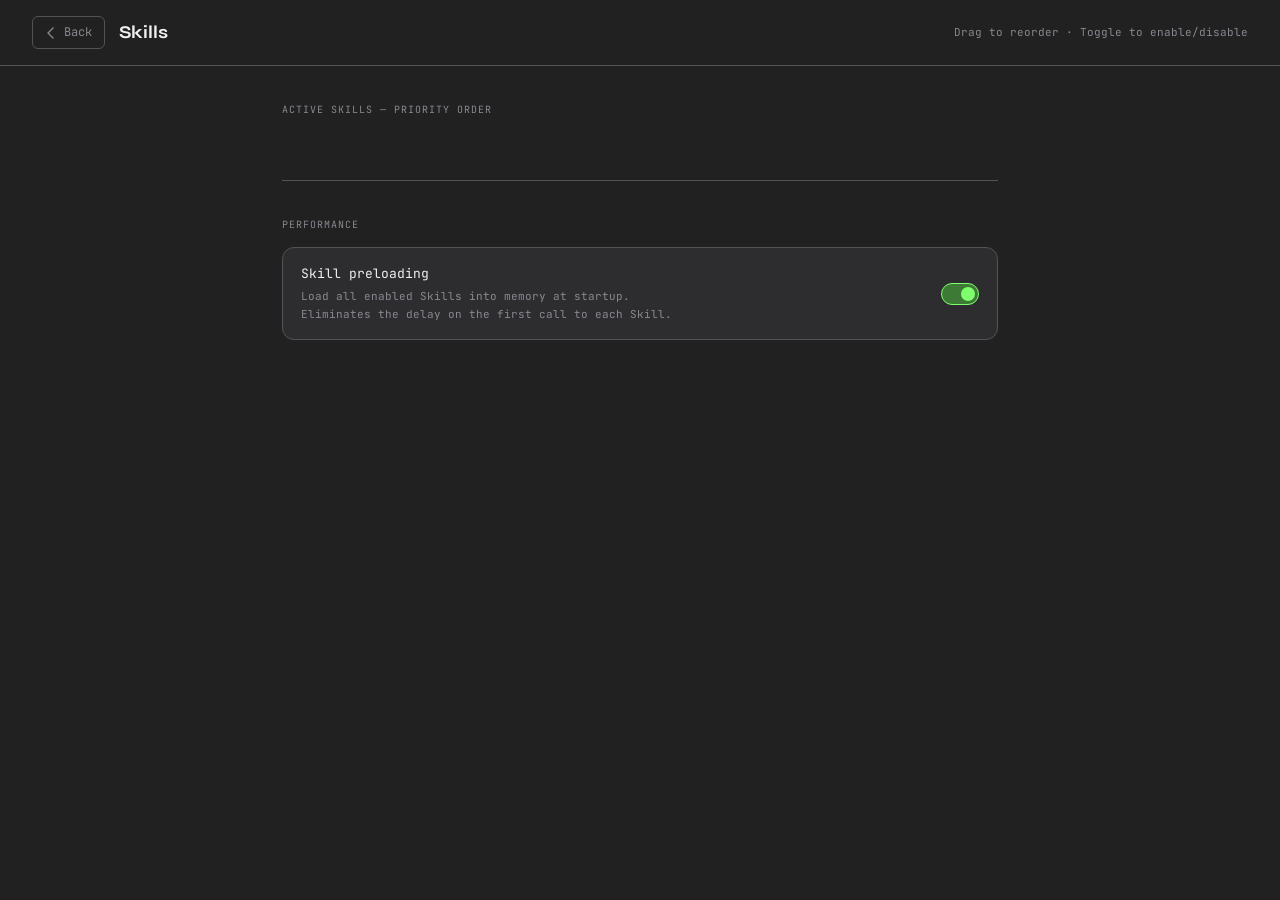
==== templates/skills.html @ 32b94f36 "webui update" ====
<!DOCTYPE html>
<html lang="en" data-theme="dark">
<head>
  <meta charset="UTF-8">
  <meta name="viewport" content="width=device-width, initial-scale=1.0">
  <title>Skills — Unai</title>
  <link rel="preconnect" href="https://fonts.googleapis.com">
  <link href="https://fonts.googleapis.com/css2?family=JetBrains+Mono:wght@300;400;500;600&family=Syne:wght@400;500;700;800&display=swap" rel="stylesheet">
  <link rel="stylesheet" href="/static/styles.css">
  <style>
    /* ── Skills page layout ── */
    body { overflow: auto; }

    #skills-page {
      min-height: 100vh;
      display: flex;
      flex-direction: column;
    }

    /* ── Top bar ── */
    .skills-topbar {
      display: flex;
      align-items: center;
      gap: 14px;
      padding: 16px 32px;
      border-bottom: 1px solid var(--border);
      background: var(--bg);
      position: sticky;
      top: 0;
      z-index: 10;
      flex-shrink: 0;
    }

    .btn-back {
      display: flex;
      align-items: center;
      gap: 7px;
      padding: 6px 12px;
      border-radius: var(--radius-sm);
      border: 1px solid var(--border);
      background: transparent;
      color: var(--muted);
      font-family: var(--mono);
      font-size: 12px;
      cursor: pointer;
      transition: var(--transition);
      text-decoration: none;
    }
    .btn-back:hover { color: var(--text); border-color: var(--border2); background: var(--surface); }

    .skills-topbar-title {
      font-family: var(--sans);
      font-size: 18px;
      font-weight: 700;
      color: var(--text);
    }

    .skills-topbar-hint {
      margin-left: auto;
      font-size: 11px;
      color: var(--muted);
    }

    /* ── Main content ── */
    .skills-content {
      flex: 1;
      max-width: 780px;
      width: 100%;
      margin: 0 auto;
      padding: 36px 32px 60px;
    }

    /* ── Section label ── */
    .section-label {
      font-size: 10px;
      text-transform: uppercase;
      letter-spacing: 0.1em;
      color: var(--muted);
      margin-bottom: 14px;
    }

    /* ── Skill list ── */
    #skill-list {
      display: flex;
      flex-direction: column;
      gap: 6px;
      margin-bottom: 48px;
    }

    .skill-row {
      display: flex;
      align-items: center;
      gap: 14px;
      padding: 14px 16px;
      background: var(--surface);
      border: 1px solid var(--border);
      border-radius: var(--radius);
      cursor: default;
      transition: border-color var(--transition), background var(--transition), opacity var(--transition);
      user-select: none;
    }

    .skill-row.dragging {
      opacity: 0.4;
    }

    .skill-row.drag-over {
      border-color: var(--accent);
      background: var(--surface2);
    }

    .skill-row.disabled-row {
      opacity: 0.45;
    }

    /* drag handle */
    .drag-handle {
      display: flex;
      flex-direction: column;
      gap: 3px;
      cursor: grab;
      padding: 2px 4px;
      border-radius: 4px;
      transition: var(--transition);
      flex-shrink: 0;
    }
    .drag-handle:active { cursor: grabbing; }
    .drag-handle:hover .drag-dot-row { opacity: 1; }

    .drag-dot-row {
      display: flex;
      gap: 3px;
      opacity: 0.3;
      transition: var(--transition);
    }
    .drag-dot {
      width: 3px;
      height: 3px;
      border-radius: 50%;
      background: var(--muted);
    }

    /* priority badge */
    .priority-badge {
      font-family: var(--mono);
      font-size: 10px;
      color: var(--muted);
      background: var(--surface2);
      border: 1px solid var(--border);
      border-radius: 4px;
      padding: 2px 7px;
      min-width: 28px;
      text-align: center;
      flex-shrink: 0;
    }

    /* skill info */
    .skill-info {
      flex: 1;
      min-width: 0;
    }

    .skill-name-row {
      display: flex;
      align-items: center;
      gap: 8px;
      margin-bottom: 3px;
    }

    .skill-display-name {
      font-family: var(--sans);
      font-size: 14px;
      font-weight: 600;
      color: var(--text);
    }

    .skill-id-tag {
      font-size: 10px;
      color: var(--muted);
      background: var(--surface2);
      border: 1px solid var(--border);
      border-radius: 3px;
      padding: 1px 6px;
      font-family: var(--mono);
    }

    .skill-ext-badge {
      font-size: 10px;
      color: var(--accent-dim);
      border: 1px solid var(--accent-dim);
      border-radius: 3px;
      padding: 1px 6px;
      font-family: var(--mono);
      opacity: 0.8;
    }

    .skill-meta-row {
      font-size: 11px;
      color: var(--muted);
      display: flex;
      gap: 10px;
      flex-wrap: wrap;
    }

    .skill-desc {
      font-size: 12px;
      color: var(--text2);
      white-space: nowrap;
      overflow: hidden;
      text-overflow: ellipsis;
    }

    /* toggle */
    .skill-toggle { flex-shrink: 0; }

    /* ── Divider between sections ── */
    .skills-divider {
      height: 1px;
      background: var(--border);
      margin: 36px 0;
    }

    /* ── Preload setting row ── */
    .preload-row {
      display: flex;
      align-items: center;
      justify-content: space-between;
      gap: 20px;
      padding: 16px 18px;
      background: var(--surface);
      border: 1px solid var(--border);
      border-radius: var(--radius);
    }
    .preload-info { flex: 1; min-width: 0; }
    .preload-name {
      font-size: 13px;
      color: var(--text);
      margin-bottom: 3px;
    }
    .preload-desc {
      font-size: 11px;
      color: var(--muted);
      line-height: 1.6;
    }

    /* ── Save indicator ── */
    #save-indicator {
      position: fixed;
      bottom: 28px;
      right: 32px;
      font-family: var(--mono);
      font-size: 11px;
      color: var(--accent);
      background: var(--surface);
      border: 1px solid var(--accent-dim);
      border-radius: 99px;
      padding: 5px 14px;
      opacity: 0;
      pointer-events: none;
      transition: opacity 0.25s;
      z-index: 20;
    }
    #save-indicator.show { opacity: 1; }
  </style>
</head>
<body>
<div id="skills-page">

  <!-- ── Top bar ── -->
  <div class="skills-topbar">
    <a href="/" class="btn-back">
      <svg width="12" height="12" viewBox="0 0 12 12" fill="none">
        <path d="M8 1L3 6l5 5" stroke="currentColor" stroke-width="1.4" stroke-linecap="round" stroke-linejoin="round"/>
      </svg>
      Back
    </a>
    <span class="skills-topbar-title">Skills</span>
    <span class="skills-topbar-hint">Drag to reorder · Toggle to enable/disable</span>
  </div>

  <!-- ── Content ── -->
  <div class="skills-content">

    <!-- Skills list -->
    <div class="section-label">Active Skills — priority order</div>
    <div id="skill-list">
      <!-- populated by JS -->
    </div>

    <div class="skills-divider"></div>

    <!-- Preload setting -->
    <div class="section-label">Performance</div>
    <div class="preload-row">
      <div class="preload-info">
        <div class="preload-name">Skill preloading</div>
        <div class="preload-desc">
          Load all enabled Skills into memory at startup.<br>
          Eliminates the delay on the first call to each Skill.
        </div>
      </div>
      <label class="toggle">
        <input type="checkbox" id="toggle-preload" checked>
        <span class="toggle-track"></span>
      </label>
    </div>

  </div>
</div>

<div id="save-indicator">Saved</div>

<script>
/* ── Theme (inherit from localStorage) ── */
const prefs = (() => { try { return JSON.parse(localStorage.getItem('unai_prefs')) || {}; } catch { return {}; } })();
document.documentElement.setAttribute('data-theme', prefs.theme || 'dark');

/* ── Save indicator ── */
const saveInd = document.getElementById('save-indicator');
let saveTimer;
function flashSaved() {
  saveInd.classList.add('show');
  clearTimeout(saveTimer);
  saveTimer = setTimeout(() => saveInd.classList.remove('show'), 1600);
}

/* ── Drag & Drop state ── */
let dragSrcId = null;
let skillOrder = [];   // current order of skill IDs

/* ── Render skill list ── */
function renderSkills(skills) {
  skillOrder = skills.map(s => s.id);
  const list = document.getElementById('skill-list');
  list.innerHTML = '';

  skills.forEach((skill, idx) => {
    const row = document.createElement('div');
    row.className = 'skill-row' + (skill.enabled ? '' : ' disabled-row');
    row.dataset.id = skill.id;
    row.draggable = true;

    const hasExternal = skill.request_urls && skill.request_urls.length > 0;

    row.innerHTML = `
      <div class="drag-handle" title="Drag to reorder">
        <div class="drag-dot-row"><div class="drag-dot"></div><div class="drag-dot"></div></div>
        <div class="drag-dot-row"><div class="drag-dot"></div><div class="drag-dot"></div></div>
        <div class="drag-dot-row"><div class="drag-dot"></div><div class="drag-dot"></div></div>
      </div>
      <span class="priority-badge">#${idx + 1}</span>
      <div class="skill-info">
        <div class="skill-name-row">
          <span class="skill-display-name">${escHtml(skill.name || skill.id)}</span>
          <span class="skill-id-tag">${escHtml(skill.id)}</span>
          ${hasExternal ? '<span class="skill-ext-badge">external</span>' : ''}
        </div>
        <div class="skill-desc">${escHtml(skill.description || '—')}</div>
        <div class="skill-meta-row">
          <span>by ${escHtml(skill.author || 'unknown')}</span>
          <span>v${escHtml(skill.version || '?')}</span>
        </div>
      </div>
      <label class="toggle skill-toggle">
        <input type="checkbox" class="skill-enable-toggle" data-id="${skill.id}" ${skill.enabled ? 'checked' : ''}>
        <span class="toggle-track"></span>
      </label>
    `;

    /* ── Enable/Disable toggle ── */
    row.querySelector('.skill-enable-toggle').addEventListener('change', async (e) => {
      e.stopPropagation();
      try {
        await fetch('/api/skills/toggle', {
          method: 'POST',
          headers: { 'Content-Type': 'application/json' },
          body: JSON.stringify({ id: skill.id }),
        });
        row.classList.toggle('disabled-row', !e.target.checked);
        flashSaved();
      } catch { e.target.checked = !e.target.checked; }
    });

    /* ── Drag events ── */
    row.addEventListener('dragstart', e => {
      dragSrcId = skill.id;
      row.classList.add('dragging');
      e.dataTransfer.effectAllowed = 'move';
    });
    row.addEventListener('dragend', () => {
      row.classList.remove('dragging');
      document.querySelectorAll('.skill-row').forEach(r => r.classList.remove('drag-over'));
    });
    row.addEventListener('dragover', e => {
      e.preventDefault();
      e.dataTransfer.dropEffect = 'move';
      if (dragSrcId !== skill.id) row.classList.add('drag-over');
    });
    row.addEventListener('dragleave', () => row.classList.remove('drag-over'));
    row.addEventListener('drop', async e => {
      e.preventDefault();
      row.classList.remove('drag-over');
      if (dragSrcId === skill.id) return;

      // Reorder in local array
      const fromIdx = skillOrder.indexOf(dragSrcId);
      const toIdx   = skillOrder.indexOf(skill.id);
      skillOrder.splice(fromIdx, 1);
      skillOrder.splice(toIdx, 0, dragSrcId);

      // Reload to re-render with updated badges
      await saveOrder();
      await loadSkills();
    });

    list.appendChild(row);
  });
}

async function saveOrder() {
  try {
    await fetch('/api/skills/reorder', {
      method: 'POST',
      headers: { 'Content-Type': 'application/json' },
      body: JSON.stringify({ order: skillOrder }),
    });
    flashSaved();
  } catch { /* silent */ }
}

/* ── Load skills from API ── */
async function loadSkills() {
  try {
    const res    = await fetch('/api/skills');
    const skills = await res.json();
    renderSkills(skills);
  } catch { /* silent */ }
}

/* ── Preload toggle ── */
const preloadToggle = document.getElementById('toggle-preload');

async function loadPreloadSetting() {
  try {
    const res  = await fetch('/api/settings');
    const data = await res.json();
    preloadToggle.checked = data.preload_skills !== false;
  } catch { preloadToggle.checked = true; }
}

preloadToggle.addEventListener('change', async () => {
  try {
    await fetch('/api/settings', {
      method: 'POST',
      headers: { 'Content-Type': 'application/json' },
      body: JSON.stringify({ preload_skills: preloadToggle.checked }),
    });
    flashSaved();
  } catch { preloadToggle.checked = !preloadToggle.checked; }
});

/* ── Utility ── */
function escHtml(s) {
  return String(s).replace(/&/g,'&amp;').replace(/</g,'&lt;').replace(/>/g,'&gt;').replace(/"/g,'&quot;');
}

/* ── Init ── */
loadSkills();
loadPreloadSetting();
</script>
</body>
</html>
---- static/styles.css ----
﻿/* ═══════════════════════════════════════════════
   TOKENS
═══════════════════════════════════════════════ */
:root {
  --accent: #7fff6e;
  --accent-dim: #3d7a35;
  --danger: #ff5e5e;
  --mono: 'JetBrains Mono', monospace;
  --sans: 'Syne', sans-serif;
  --radius: 12px;
  --radius-sm: 6px;
  --sidebar-w: 240px;
  --transition: 0.18s cubic-bezier(0.4, 0, 0.2, 1);
}

/* dark */
[data-theme="dark"] {
  --bg: #212121;
  --surface: #2d2d30;
  --surface2: #3a3a3d;
  --surface3: #46464a;
  --border: #525257;
  --border2: #5e5e63;
  --text: #f0f0f0;
  --text2: #c0c0c8;
  --muted: #888890;
  --overlay: rgba(0, 0, 0, 0.72);
}

/* light */
[data-theme="light"] {
  --bg: #f4f4f6;
  --surface: #ffffff;
  --surface2: #f0f0f3;
  --surface3: #e8e8ed;
  --border: #dcdce4;
  --border2: #c8c8d4;
  --text: #18181d;
  --text2: #555568;
  --muted: #9090a4;
  --overlay: rgba(0, 0, 0, 0.36);
}

*,
*::before,
*::after {
  box-sizing: border-box;
  margin: 0;
  padding: 0;
}

html,
body {
  height: 100%;
  background: var(--bg);
  color: var(--text);
  font-family: var(--mono);
  font-size: 14px;
  line-height: 1.6;
  overflow: hidden;
  transition: background var(--transition), color var(--transition);
}

/* ═══════════════════════════════════════════════
   LAYOUT
═══════════════════════════════════════════════ */
#layout {
  display: flex;
  height: 100vh;
  overflow: hidden;
}

/* ═══════════════════════════════════════════════
   SIDEBAR
═══════════════════════════════════════════════ */
#sidebar {
  width: var(--sidebar-w);
  flex-shrink: 0;
  background: var(--surface);
  border-right: 1px solid var(--border);
  display: flex;
  flex-direction: column;
  overflow: hidden;
  transition: width var(--transition), opacity var(--transition);
}

#sidebar.collapsed {
  width: 0;
  opacity: 0;
  pointer-events: none;
}

.sidebar-header {
  padding: 18px 16px 12px;
  border-bottom: 1px solid var(--border);
  flex-shrink: 0;
}

.sidebar-logo {
  display: flex;
  align-items: baseline;
  gap: 8px;
  margin-bottom: 12px;
}

.sidebar-logo-name {
  font-family: var(--sans);
  font-size: 18px;
  font-weight: 800;
  letter-spacing: -0.5px;
  color: var(--text);
}

.sidebar-logo-tag {
  font-size: 9px;
  color: var(--muted);
  letter-spacing: 0.08em;
  text-transform: uppercase;
  border: 1px solid var(--border2);
  padding: 1px 6px;
  border-radius: 99px;
}

.btn-new-chat {
  width: 100%;
  display: flex;
  align-items: center;
  gap: 8px;
  padding: 8px 12px;
  border-radius: var(--radius-sm);
  border: 1px solid var(--border2);
  background: transparent;
  color: var(--text2);
  cursor: pointer;
  font-family: var(--mono);
  font-size: 12px;
  transition: var(--transition);
}

.btn-new-chat:hover {
  background: var(--surface2);
  color: var(--text);
  border-color: var(--accent-dim);
}

.btn-new-chat svg {
  flex-shrink: 0;
}

/* session list */
.session-list-wrap {
  flex: 1;
  overflow-y: auto;
  padding: 8px;
}

.session-list-wrap::-webkit-scrollbar {
  width: 3px;
}

.session-list-wrap::-webkit-scrollbar-thumb {
  background: var(--border2);
  border-radius: 99px;
}

.session-group-label {
  font-size: 10px;
  text-transform: uppercase;
  letter-spacing: 0.08em;
  color: var(--muted);
  padding: 8px 8px 4px;
}

.session-item {
  display: flex;
  align-items: center;
  gap: 6px;
  padding: 7px 10px;
  border-radius: var(--radius-sm);
  cursor: pointer;
  border: 1px solid transparent;
  transition: var(--transition);
  position: relative;
  overflow: hidden;
}

.session-item:hover {
  background: var(--surface2);
  border-color: var(--border);
}

.session-item.active {
  background: var(--surface2);
  border-color: var(--border2);
}

.session-item.active::before {
  content: '';
  position: absolute;
  left: 0;
  top: 20%;
  bottom: 20%;
  width: 2px;
  background: var(--accent);
  border-radius: 99px;
}

.session-title {
  flex: 1;
  font-size: 12px;
  color: var(--text2);
  white-space: nowrap;
  overflow: hidden;
  text-overflow: ellipsis;
  min-width: 0;
}

.session-item.active .session-title {
  color: var(--text);
}

.session-delete {
  flex-shrink: 0;
  color: var(--muted);
  background: none;
  border: none;
  cursor: pointer;
  padding: 2px;
  border-radius: 3px;
  display: flex;
  transition: var(--transition);
  line-height: 1;
}

.session-delete:hover {
  color: var(--danger);
}

/* sidebar footer */
.sidebar-footer {
  padding: 12px 8px;
  border-top: 1px solid var(--border);
  flex-shrink: 0;
}

.btn-settings {
  width: 100%;
  display: flex;
  align-items: center;
  gap: 8px;
  padding: 8px 12px;
  border-radius: var(--radius-sm);
  border: 1px solid transparent;
  background: transparent;
  color: var(--muted);
  cursor: pointer;
  font-family: var(--mono);
  font-size: 12px;
  transition: var(--transition);
}

.btn-settings:hover {
  background: var(--surface2);
  color: var(--text);
  border-color: var(--border);
}

/* ═══════════════════════════════════════════════
   MAIN AREA
═══════════════════════════════════════════════ */
#main {
  flex: 1;
  display: flex;
  flex-direction: column;
  overflow: hidden;
  min-width: 0;
  position: relative;
  /* anchor for #empty-state absolute positioning */
}

/* ─── Header ─── */
header {
  display: flex;
  align-items: center;
  justify-content: space-between;
  padding: 14px 20px;
  border-bottom: 1px solid var(--border);
  flex-shrink: 0;
  background: var(--bg);
}

.header-left {
  display: flex;
  align-items: center;
  gap: 10px;
}

.btn-toggle-sidebar {
  display: flex;
  align-items: center;
  justify-content: center;
  width: 30px;
  height: 30px;
  border-radius: var(--radius-sm);
  border: 1px solid var(--border);
  background: transparent;
  color: var(--muted);
  cursor: pointer;
  transition: var(--transition);
  flex-shrink: 0;
}

.btn-toggle-sidebar:hover {
  color: var(--text);
  border-color: var(--border2);
  background: var(--surface);
}

.header-title {
  font-family: var(--sans);
  font-size: 14px;
  font-weight: 600;
  color: var(--text2);
  white-space: nowrap;
  overflow: hidden;
  text-overflow: ellipsis;
  max-width: 300px;
}

/* active-skill-pill removed */

/* ─── Manage Skills button (settings panel) ─── */
.btn-manage-skills {
  display: flex;
  align-items: center;
  gap: 8px;
  width: 100%;
  padding: 9px 13px;
  border-radius: var(--radius-sm);
  border: 1px solid var(--border2);
  background: transparent;
  color: var(--text2);
  font-family: var(--mono);
  font-size: 12px;
  cursor: pointer;
  transition: var(--transition);
  text-decoration: none;
}
.btn-manage-skills:hover {
  background: var(--surface2);
  color: var(--text);
  border-color: var(--accent-dim);
}
.btn-manage-skills-arrow {
  margin-left: auto;
  flex-shrink: 0;
  opacity: 0.5;
}
.btn-manage-skills:hover .btn-manage-skills-arrow {
  opacity: 1;
}

/* ─── Chat ─── */
#chat {
  flex: 1;
  overflow-y: auto;
  padding: 24px 20px 8px;
  scroll-behavior: smooth;
  display: none;
  /* hidden until first message */
  flex-direction: column;
  gap: 6px;
  max-width: 820px;
  width: 100%;
  align-self: center;
}

#chat.active {
  display: flex;
}

#chat::-webkit-scrollbar {
  width: 4px;
}

#chat::-webkit-scrollbar-thumb {
  background: var(--border2);
  border-radius: 99px;
}

/* ─── Empty / landing state ─── */
#empty-state {
  position: absolute;
  inset: 0;
  display: flex;
  flex-direction: column;
  align-items: center;
  justify-content: center;
  gap: 32px;
  padding: 24px;
  pointer-events: none;
  /* children re-enable as needed */
  animation: fadeIn 0.4s ease;
  z-index: 1;
}

#empty-state.hidden {
  display: none;
}

.empty-logo {
  display: flex;
  flex-direction: column;
  align-items: center;
  gap: 10px;
  user-select: none;
}

.empty-glyph {
  font-family: var(--sans);
  font-size: 64px;
  font-weight: 800;
  color: var(--surface2);
  line-height: 1;
  letter-spacing: -4px;
}

[data-theme="light"] .empty-glyph {
  color: var(--surface3);
}

.empty-tagline {
  font-size: 11px;
  letter-spacing: 0.12em;
  text-transform: uppercase;
  color: var(--muted);
  font-family: var(--mono);
}

.empty-input-wrap {
  width: 100%;
  max-width: 600px;
  pointer-events: all;
}

/* messages */
.msg {
  display: flex;
  flex-direction: column;
  max-width: 86%;
  animation: slideUp 0.2s ease;
}

.msg.user {
  align-self: flex-end;
  align-items: flex-end;
}

.msg.bot {
  align-self: flex-start;
  align-items: flex-start;
}

.bubble {
  padding: 10px 14px;
  border-radius: var(--radius);
  white-space: pre-wrap;
  word-break: break-word;
  line-height: 1.7;
  font-size: 13.5px;
}

.msg.user .bubble {
  background: var(--surface2);
  border: 1px solid var(--border);
  border-bottom-right-radius: 3px;
}

.msg.bot .bubble {
  background: transparent;
  border: none;
  padding-left: 0;
  padding-right: 0;
  max-width: 100%;
}

/* meta */
.meta {
  display: flex;
  align-items: center;
  gap: 7px;
  margin-top: 4px;
  font-size: 10.5px;
  color: var(--muted);
  padding: 0 2px;
}

.meta .skill-badge {
  color: var(--accent-dim);
  font-weight: 500;
}

.meta .sep {
  width: 1px;
  height: 9px;
  background: var(--border2);
}

/* typing */
.typing-indicator {
  display: flex;
  align-items: center;
  gap: 4px;
  padding: 12px 0;
  background: transparent;
  border: none;
  width: fit-content;
}

.typing-indicator span {
  width: 5px;
  height: 5px;
  background: var(--muted);
  border-radius: 50%;
  animation: bounce 1.2s infinite;
}

.typing-indicator span:nth-child(2) {
  animation-delay: 0.15s;
}

.typing-indicator span:nth-child(3) {
  animation-delay: 0.3s;
}

/* ─── Input area (bottom bar, chat mode) ─── */
#input-area {
  flex-shrink: 0;
  padding: 14px 20px 18px;
  background: var(--bg);
  border-top: 1px solid var(--border);
  max-width: 820px;
  width: 100%;
  align-self: center;
  display: none;
  /* hidden until first message */
}

#input-area.active {
  display: block;
}

.input-shell {
  display: flex;
  align-items: flex-end;
  gap: 10px;
  background: var(--surface);
  border: 1px solid var(--border);
  border-radius: var(--radius);
  padding: 10px 12px;
  transition: border-color var(--transition);
}

.input-shell:focus-within {
  border-color: var(--border2);
}

.prompt-prefix {
  color: var(--accent);
  font-size: 13px;
  flex-shrink: 0;
  line-height: 1.6;
  padding-bottom: 1px;
  user-select: none;
}

#message-input,
#message-input-chat {
  flex: 1;
  background: transparent;
  border: none;
  outline: none;
  color: var(--text);
  font-family: var(--mono);
  font-size: 13.5px;
  line-height: 1.6;
  resize: none;
  max-height: 120px;
  min-height: 22px;
  overflow-y: auto;
}

#message-input::placeholder,
#message-input-chat::placeholder {
  color: var(--muted);
}

#message-input::-webkit-scrollbar,
#message-input-chat::-webkit-scrollbar {
  width: 3px;
}

#message-input::-webkit-scrollbar-thumb,
#message-input-chat::-webkit-scrollbar-thumb {
  background: var(--border2);
  border-radius: 99px;
}

#send-btn,
#send-btn-chat {
  display: flex;
  align-items: center;
  justify-content: center;
  width: 30px;
  height: 30px;
  border-radius: var(--radius-sm);
  border: 1px solid var(--border2);
  background: var(--surface2);
  color: var(--muted);
  cursor: pointer;
  transition: var(--transition);
  flex-shrink: 0;
}

#send-btn:hover,
#send-btn.active,
#send-btn-chat:hover,
#send-btn-chat.active {
  background: var(--accent);
  border-color: var(--accent);
  color: #0a0a0b;
}

.input-hint {
  font-size: 10.5px;
  color: var(--muted);
  margin-top: 7px;
  padding: 0 2px;
  display: flex;
  gap: 12px;
}

.input-hint kbd {
  font-family: var(--mono);
  font-size: 10px;
  background: var(--surface2);
  border: 1px solid var(--border2);
  border-radius: 3px;
  padding: 1px 5px;
  color: var(--muted);
}

/* ═══════════════════════════════════════════════
   SETTINGS PANEL (slide-over)
═══════════════════════════════════════════════ */
#settings-overlay {
  display: none;
  position: fixed;
  inset: 0;
  background: var(--overlay);
  backdrop-filter: blur(3px);
  z-index: 300;
  align-items: flex-start;
  justify-content: flex-end;
}

#settings-overlay.open {
  display: flex;
}

#settings-panel {
  width: 320px;
  height: 100%;
  background: var(--surface);
  border-left: 1px solid var(--border2);
  display: flex;
  flex-direction: column;
  animation: slideInRight 0.22s ease;
  overflow-y: auto;
}

.settings-header {
  display: flex;
  align-items: center;
  justify-content: space-between;
  padding: 20px 20px 16px;
  border-bottom: 1px solid var(--border);
  flex-shrink: 0;
}

.settings-title {
  font-family: var(--sans);
  font-size: 15px;
  font-weight: 700;
  color: var(--text);
}

.settings-body {
  padding: 20px;
  display: flex;
  flex-direction: column;
  gap: 28px;
}

.settings-section-label {
  font-size: 10px;
  text-transform: uppercase;
  letter-spacing: 0.1em;
  color: var(--muted);
  margin-bottom: 12px;
}

.setting-row {
  display: flex;
  align-items: center;
  justify-content: space-between;
  gap: 16px;
}

.setting-info {
  flex: 1;
  min-width: 0;
}

.setting-name {
  font-size: 13px;
  color: var(--text);
  margin-bottom: 2px;
}

.setting-desc {
  font-size: 11px;
  color: var(--muted);
  line-height: 1.5;
}

/* toggle switch */
.toggle {
  flex-shrink: 0;
  position: relative;
  width: 38px;
  height: 22px;
}

.toggle input {
  opacity: 0;
  width: 0;
  height: 0;
  position: absolute;
}

.toggle-track {
  position: absolute;
  inset: 0;
  background: var(--surface3);
  border: 1px solid var(--border2);
  border-radius: 99px;
  cursor: pointer;
  transition: var(--transition);
}

.toggle input:checked+.toggle-track {
  background: var(--accent-dim);
  border-color: var(--accent);
}

.toggle-track::after {
  content: '';
  position: absolute;
  left: 3px;
  top: 50%;
  transform: translateY(-50%);
  width: 14px;
  height: 14px;
  background: var(--muted);
  border-radius: 50%;
  transition: var(--transition);
}

.toggle input:checked+.toggle-track::after {
  left: calc(100% - 17px);
  background: var(--accent);
}

/* theme picker */
.theme-picker {
  display: flex;
  gap: 8px;
}

.theme-option {
  flex: 1;
  display: flex;
  flex-direction: column;
  align-items: center;
  gap: 6px;
  padding: 10px 8px;
  border-radius: var(--radius-sm);
  border: 1px solid var(--border);
  cursor: pointer;
  transition: var(--transition);
  background: transparent;
  color: var(--muted);
  font-family: var(--mono);
  font-size: 11px;
}

.theme-option:hover {
  border-color: var(--border2);
  color: var(--text);
}

.theme-option.selected {
  border-color: var(--accent);
  color: var(--accent);
  background: rgba(127, 255, 110, 0.05);
}

.theme-swatch {
  width: 36px;
  height: 26px;
  border-radius: 5px;
  border: 1px solid rgba(255, 255, 255, 0.08);
}

.swatch-dark {
  background: linear-gradient(135deg, #212121 50%, #3a3a3d 50%);
}

.swatch-light {
  background: linear-gradient(135deg, #f4f4f6 50%, #ffffff 50%);
  border-color: rgba(0, 0, 0, 0.1);
}

/* ═══════════════════════════════════════════════
   CONFIRM DIALOG
═══════════════════════════════════════════════ */
#confirm-overlay {
  display: none;
  position: fixed;
  inset: 0;
  background: var(--overlay);
  backdrop-filter: blur(4px);
  z-index: 400;
  align-items: center;
  justify-content: center;
}

#confirm-overlay.open {
  display: flex;
}

.confirm-box {
  background: var(--surface);
  border: 1px solid var(--border2);
  border-radius: var(--radius);
  padding: 26px 28px;
  max-width: 320px;
  width: 90%;
  animation: scaleIn 0.16s ease;
}

.confirm-title {
  font-family: var(--sans);
  font-size: 15px;
  font-weight: 700;
  color: var(--text);
  margin-bottom: 6px;
}

.confirm-body {
  font-size: 12px;
  color: var(--muted);
  margin-bottom: 22px;
  line-height: 1.6;
}

.confirm-actions {
  display: flex;
  gap: 8px;
  justify-content: flex-end;
}

.btn-cancel {
  font-family: var(--mono);
  font-size: 12px;
  padding: 7px 14px;
  border-radius: var(--radius-sm);
  border: 1px solid var(--border2);
  background: transparent;
  color: var(--muted);
  cursor: pointer;
  transition: var(--transition);
}

.btn-cancel:hover {
  color: var(--text);
  border-color: var(--text);
}

.btn-confirm-del {
  font-family: var(--mono);
  font-size: 12px;
  padding: 7px 14px;
  border-radius: var(--radius-sm);
  border: 1px solid var(--danger);
  background: rgba(255, 94, 94, 0.07);
  color: var(--danger);
  cursor: pointer;
  transition: var(--transition);
}

.btn-confirm-del:hover {
  background: rgba(255, 94, 94, 0.18);
}

/* ═══════════════════════════════════════════════
   TOAST
═══════════════════════════════════════════════ */
#toast {
  position: fixed;
  bottom: 84px;
  left: 50%;
  transform: translateX(-50%) translateY(10px);
  background: var(--surface2);
  border: 1px solid var(--border2);
  color: var(--muted);
  font-size: 12px;
  padding: 7px 15px;
  border-radius: 99px;
  font-family: var(--mono);
  pointer-events: none;
  opacity: 0;
  transition: opacity 0.2s, transform 0.2s;
  white-space: nowrap;
  z-index: 500;
}

#toast.show {
  opacity: 1;
  transform: translateX(-50%) translateY(0);
}

/* ═══════════════════════════════════════════════
   KEYFRAMES
═══════════════════════════════════════════════ */
@keyframes slideUp {
  from {
    opacity: 0;
    transform: translateY(10px);
  }

  to {
    opacity: 1;
    transform: translateY(0);
  }
}

@keyframes fadeIn {
  from {
    opacity: 0;
  }

  to {
    opacity: 1;
  }
}

@keyframes scaleIn {
  from {
    opacity: 0;
    transform: scale(0.95);
  }

  to {
    opacity: 1;
    transform: scale(1);
  }
}

@keyframes slideInRight {
  from {
    opacity: 0;
    transform: translateX(20px);
  }

  to {
    opacity: 1;
    transform: translateX(0);
  }
}

@keyframes bounce {

  0%,
  80%,
  100% {
    transform: translateY(0);
  }

  40% {
    transform: translateY(-5px);
  }
}

/* btn-icon shared */
.btn-icon {
  display: flex;
  align-items: center;
  justify-content: center;
  width: 30px;
  height: 30px;
  border-radius: var(--radius-sm);
  border: 1px solid var(--border);
  background: transparent;
  color: var(--muted);
  cursor: pointer;
  transition: var(--transition);
  flex-shrink: 0;
}

.btn-icon:hover {
  color: var(--text);
  border-color: var(--border2);
  background: var(--surface);
}

/* ─── Streaming cursor ─── */
.streaming-cursor::after {
  content: '▋';
  color: var(--accent);
  animation: blink 0.7s step-end infinite;
}

/* ═══════════════════════════════════════════════
   TURN / BRANCH CONTROLS
═══════════════════════════════════════════════ */

/* Action bar: appears below each message pair on hover */
.turn-actions {
  display: flex;
  align-items: center;
  gap: 2px;
  margin-top: 6px;
  opacity: 0;
  transition: opacity var(--transition);
  height: 22px;
}

.turn-actions.visible {
  opacity: 1;
}

/* User action bar sits under the right-aligned user bubble */
.turn-actions.user-actions {
  justify-content: flex-end;
  padding-right: 2px;
}

/* Individual action button */
.action-btn {
  display: flex;
  align-items: center;
  gap: 4px;
  padding: 3px 7px;
  border-radius: var(--radius-sm);
  border: none;
  background: transparent;
  color: var(--muted);
  font-family: var(--mono);
  font-size: 10.5px;
  cursor: pointer;
  transition: var(--transition);
  line-height: 1;
}

.action-btn:hover {
  background: var(--surface2);
  color: var(--text2);
}

.action-btn svg {
  flex-shrink: 0;
}

/* Branch navigator  < 1/2 > */
.branch-nav {
  display: flex;
  align-items: center;
  gap: 2px;
  margin-left: 4px;
}

.branch-nav-btn {
  display: flex;
  align-items: center;
  justify-content: center;
  width: 18px;
  height: 18px;
  border-radius: 3px;
  border: none;
  background: transparent;
  color: var(--muted);
  cursor: pointer;
  transition: var(--transition);
  padding: 0;
}

.branch-nav-btn:hover {
  color: var(--text);
  background: var(--surface2);
}

.branch-nav-btn:disabled {
  opacity: 0.25;
  cursor: default;
}

.branch-label {
  font-family: var(--mono);
  font-size: 10px;
  color: var(--muted);
  padding: 0 2px;
  min-width: 28px;
  text-align: center;
}

/* Inline edit mode */
.user-edit-area {
  width: 100%;
  max-width: 520px;
  background: var(--surface2);
  border: 1px solid var(--border2);
  border-radius: var(--radius);
  border-bottom-right-radius: 3px;
  padding: 9px 13px;
  color: var(--text);
  font-family: var(--mono);
  font-size: 13.5px;
  line-height: 1.6;
  resize: none;
  outline: none;
  min-height: 40px;
  max-height: 200px;
  overflow-y: auto;
}

.edit-confirm-row {
  display: flex;
  gap: 6px;
  margin-top: 6px;
  justify-content: flex-end;
}

.btn-edit-cancel,
.btn-edit-send {
  font-family: var(--mono);
  font-size: 11px;
  padding: 5px 12px;
  border-radius: var(--radius-sm);
  cursor: pointer;
  transition: var(--transition);
}

.btn-edit-cancel {
  border: 1px solid var(--border2);
  background: transparent;
  color: var(--muted);
}

.btn-edit-cancel:hover {
  color: var(--text);
  border-color: var(--text);
}

.btn-edit-send {
  border: 1px solid var(--accent-dim);
  background: rgba(127, 255, 110, 0.07);
  color: var(--accent);
}

.btn-edit-send:hover {
  background: rgba(127, 255, 110, 0.16);
}

/* ─── Header title rename ─── */
.header-title {
  cursor: default;
}

.header-title.hidden {
  display: none;
}

.header-title-input {
  display: none;
  font-family: var(--sans);
  font-size: 14px;
  font-weight: 600;
  color: var(--text);
  background: var(--surface2);
  border: 1px solid var(--border2);
  border-radius: var(--radius-sm);
  padding: 2px 8px;
  outline: none;
  max-width: 300px;
  width: 220px;
}

.header-title-input.active {
  display: block;
}

/* ─── Session item actions (rename + delete) ─── */
.session-actions {
  display: flex;
  align-items: center;
  gap: 2px;
  opacity: 0;
  transition: var(--transition);
  flex-shrink: 0;
}

.session-item:hover .session-actions {
  opacity: 1;
}

.session-rename {
  flex-shrink: 0;
  color: var(--muted);
  background: none;
  border: none;
  cursor: pointer;
  padding: 2px;
  border-radius: 3px;
  display: flex;
  transition: var(--transition);
  line-height: 1;
}

.session-rename:hover {
  color: var(--text2);
}

.session-rename-input {
  flex: 1;
  font-family: var(--mono);
  font-size: 12px;
  color: var(--text);
  background: var(--surface3);
  border: 1px solid var(--border2);
  border-radius: 3px;
  padding: 1px 5px;
  outline: none;
  min-width: 0;
}

/* ─── Skill progress indicator ─── */
.skill-progress-wrap {
  align-self: flex-start;
}

.skill-progress {
  font-family: var(--mono);
  font-size: 11.5px;
  color: var(--muted);
  opacity: 0.55;
  padding: 6px 0 2px;
  letter-spacing: 0.01em;
  animation: progressPulse 1.6s ease-in-out infinite;
}

@keyframes progressPulse {
  0%, 100% { opacity: 0.35; }
  50%       { opacity: 0.7;  }
}

@keyframes blink {

  0%,
  100% {
    opacity: 1;
  }

  50% {
    opacity: 0;
  }
}
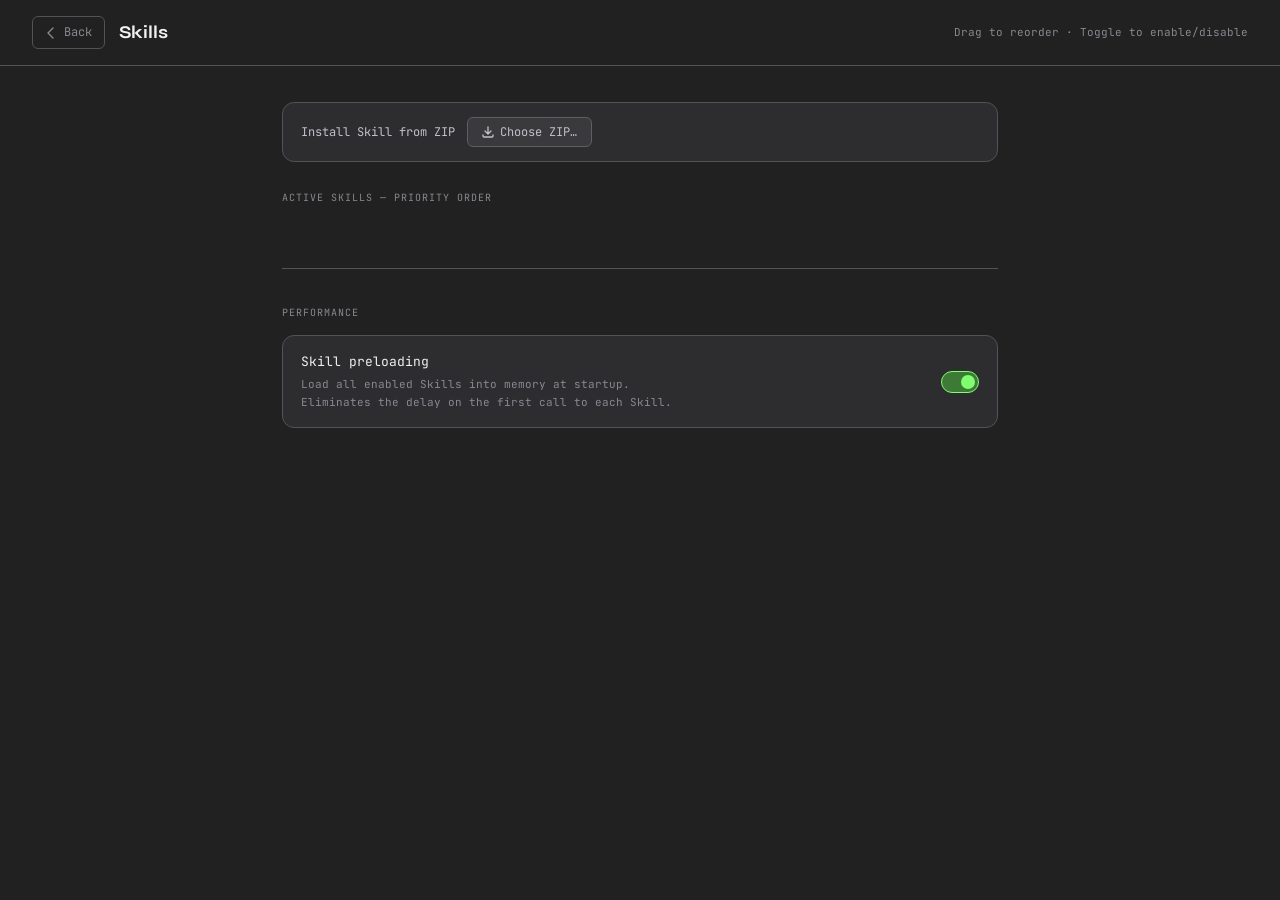
==== commit 2980ffd8: "wanna install, delete, export skills?" ====
--- a/templates/skills.html
+++ b/templates/skills.html
@@ -1,9 +1,10 @@
-<!DOCTYPE html>
+﻿<!DOCTYPE html>
 <html lang="en" data-theme="dark">
 <head>
   <meta charset="UTF-8">
   <meta name="viewport" content="width=device-width, initial-scale=1.0">
   <title>Skills — Unai</title>
+  <link rel="icon" type="image/svg+xml" href="/static/favicon.svg">
   <link rel="preconnect" href="https://fonts.googleapis.com">
   <link href="https://fonts.googleapis.com/css2?family=JetBrains+Mono:wght@300;400;500;600&family=Syne:wght@400;500;700;800&display=swap" rel="stylesheet">
   <link rel="stylesheet" href="/static/styles.css">
@@ -243,6 +244,80 @@
       line-height: 1.6;
     }
 
+    /* ── Skill action buttons ── */
+    .skill-actions {
+      display: flex;
+      align-items: center;
+      gap: 6px;
+      flex-shrink: 0;
+    }
+
+    .btn-skill-action {
+      display: flex;
+      align-items: center;
+      gap: 5px;
+      padding: 5px 10px;
+      border-radius: var(--radius-sm);
+      border: 1px solid var(--border);
+      background: transparent;
+      color: var(--muted);
+      font-family: var(--mono);
+      font-size: 11px;
+      cursor: pointer;
+      transition: var(--transition);
+      text-decoration: none;
+      white-space: nowrap;
+    }
+    .btn-skill-action:hover { color: var(--text); border-color: var(--border2); background: var(--surface2); }
+    .btn-skill-action.danger:hover { color: var(--danger); border-color: var(--danger); background: rgba(255,94,94,0.06); }
+
+    /* ── Import area ── */
+    .import-area {
+      display: flex;
+      align-items: center;
+      gap: 12px;
+      padding: 14px 18px;
+      background: var(--surface);
+      border: 1px solid var(--border);
+      border-radius: var(--radius);
+      margin-bottom: 28px;
+      flex-wrap: wrap;
+    }
+
+    .import-label {
+      font-size: 12px;
+      color: var(--text2);
+      flex-shrink: 0;
+    }
+
+    .btn-import {
+      display: flex;
+      align-items: center;
+      gap: 6px;
+      padding: 6px 14px;
+      border-radius: var(--radius-sm);
+      border: 1px solid var(--border2);
+      background: var(--surface2);
+      color: var(--text2);
+      font-family: var(--mono);
+      font-size: 12px;
+      cursor: pointer;
+      transition: var(--transition);
+    }
+    .btn-import:hover { border-color: var(--accent-dim); color: var(--accent); background: rgba(127,255,110,0.05); }
+
+    #import-file { display: none; }
+
+    .import-status {
+      font-size: 11px;
+      color: var(--muted);
+      font-family: var(--mono);
+    }
+    .import-status.ok  { color: var(--accent); }
+    .import-status.err { color: var(--danger); }
+
+    /* ── Confirm overlay (reuse existing styles but add scoped ids) ── */
+    #delete-overlay.open { display: flex !important; }
     /* ── Save indicator ── */
     #save-indicator {
       position: fixed;
@@ -281,6 +356,19 @@
   <!-- ── Content ── -->
   <div class="skills-content">
 
+    <!-- Import area -->
+    <div class="import-area">
+      <span class="import-label">Install Skill from ZIP</span>
+      <button class="btn-import" id="btn-import-trigger">
+        <svg width="12" height="12" viewBox="0 0 12 12" fill="none">
+          <path d="M6 1v7M3 5l3 3 3-3" stroke="currentColor" stroke-width="1.3" stroke-linecap="round" stroke-linejoin="round"/>
+          <path d="M1 9v1a1 1 0 0 0 1 1h8a1 1 0 0 0 1-1V9" stroke="currentColor" stroke-width="1.3" stroke-linecap="round"/>
+        </svg>
+        Choose ZIP…
+      </button>
+      <input type="file" id="import-file" accept=".zip">
+      <span class="import-status" id="import-status"></span>
+    </div>
     <!-- Skills list -->
     <div class="section-label">Active Skills — priority order</div>
     <div id="skill-list">
@@ -305,6 +393,34 @@
       </label>
     </div>
 
+  </div>
+</div>
+
+<!-- Delete confirm overlay -->
+<div id="delete-overlay" style="display:none;position:fixed;inset:0;background:var(--overlay);backdrop-filter:blur(4px);z-index:400;align-items:center;justify-content:center;">
+  <div style="background:var(--surface);border:1px solid var(--border2);border-radius:var(--radius);padding:26px 28px;max-width:320px;width:90%;animation:scaleIn 0.16s ease;">
+    <div style="font-family:var(--sans);font-size:15px;font-weight:700;color:var(--text);margin-bottom:6px;">Delete Skill</div>
+    <div style="font-size:12px;color:var(--muted);margin-bottom:22px;line-height:1.6;">
+      "<span id="delete-skill-name"></span>" will be permanently deleted from disk.
+    </div>
+    <div style="display:flex;gap:8px;justify-content:flex-end;">
+      <button id="cancel-delete" style="font-family:var(--mono);font-size:12px;padding:7px 14px;border-radius:var(--radius-sm);border:1px solid var(--border2);background:transparent;color:var(--muted);cursor:pointer;">Cancel</button>
+      <button id="confirm-delete" style="font-family:var(--mono);font-size:12px;padding:7px 14px;border-radius:var(--radius-sm);border:1px solid var(--danger);background:rgba(255,94,94,0.07);color:var(--danger);cursor:pointer;">Delete</button>
+    </div>
+  </div>
+</div>
+
+<!-- Delete confirm overlay -->
+<div id="delete-overlay" style="display:none;position:fixed;inset:0;background:var(--overlay);backdrop-filter:blur(4px);z-index:400;align-items:center;justify-content:center;">
+  <div style="background:var(--surface);border:1px solid var(--border2);border-radius:var(--radius);padding:26px 28px;max-width:320px;width:90%;animation:scaleIn 0.16s ease;">
+    <div style="font-family:var(--sans);font-size:15px;font-weight:700;color:var(--text);margin-bottom:6px;">Delete Skill</div>
+    <div style="font-size:12px;color:var(--muted);margin-bottom:22px;line-height:1.6;">
+      "<span id="delete-skill-name"></span>" will be permanently deleted from disk.
+    </div>
+    <div style="display:flex;gap:8px;justify-content:flex-end;">
+      <button id="cancel-delete" style="font-family:var(--mono);font-size:12px;padding:7px 14px;border-radius:var(--radius-sm);border:1px solid var(--border2);background:transparent;color:var(--muted);cursor:pointer;">Cancel</button>
+      <button id="confirm-delete" style="font-family:var(--mono);font-size:12px;padding:7px 14px;border-radius:var(--radius-sm);border:1px solid var(--danger);background:rgba(255,94,94,0.07);color:var(--danger);cursor:pointer;">Delete</button>
+    </div>
   </div>
 </div>
 
@@ -361,11 +477,30 @@
           <span>v${escHtml(skill.version || '?')}</span>
         </div>
       </div>
+      <div class="skill-actions">
+        <a class="btn-skill-action" href="/api/skills/${escHtml(skill.id)}/export" download title="Export as ZIP">
+          <svg width="11" height="11" viewBox="0 0 12 12" fill="none">
+            <path d="M6 1v7M3 5l3 3 3-3" stroke="currentColor" stroke-width="1.3" stroke-linecap="round" stroke-linejoin="round"/>
+            <path d="M1 9v1a1 1 0 0 0 1 1h8a1 1 0 0 0 1-1V9" stroke="currentColor" stroke-width="1.3" stroke-linecap="round"/>
+          </svg>Export
+        </a>
+        <button class="btn-skill-action danger skill-delete-btn" data-id="${escHtml(skill.id)}" data-name="${escHtml(skill.name || skill.id)}" title="Delete skill">
+          <svg width="11" height="11" viewBox="0 0 12 12" fill="none">
+            <path d="M1 3h10M4 3V2h4v1M5 5v4M7 5v4M2 3l.7 7.3A1 1 0 0 0 3.7 11h4.6a1 1 0 0 0 1-.7L10 3" stroke="currentColor" stroke-width="1.2" stroke-linecap="round" stroke-linejoin="round"/>
+          </svg>Delete
+        </button>
+      </div>
       <label class="toggle skill-toggle">
         <input type="checkbox" class="skill-enable-toggle" data-id="${skill.id}" ${skill.enabled ? 'checked' : ''}>
         <span class="toggle-track"></span>
       </label>
     `;
+
+    /* ── Delete button ── */
+    row.querySelector('.skill-delete-btn').addEventListener('click', (e) => {
+      e.stopPropagation();
+      showDeleteConfirm(e.currentTarget.dataset.id, e.currentTarget.dataset.name);
+    });
 
     /* ── Enable/Disable toggle ── */
     row.querySelector('.skill-enable-toggle').addEventListener('change', async (e) => {
@@ -464,6 +599,64 @@
   return String(s).replace(/&/g,'&amp;').replace(/</g,'&lt;').replace(/>/g,'&gt;').replace(/"/g,'&quot;');
 }
 
+/* ── Delete confirm ── */
+let deleteTarget = null;
+
+function showDeleteConfirm(id, name) {
+  deleteTarget = id;
+  const overlay = document.getElementById('delete-overlay');
+  document.getElementById('delete-skill-name').textContent = name;
+  overlay.classList.add('open');
+}
+
+document.addEventListener('DOMContentLoaded', () => {
+  document.getElementById('cancel-delete').addEventListener('click', () => {
+    document.getElementById('delete-overlay').classList.remove('open');
+    deleteTarget = null;
+  });
+  document.getElementById('confirm-delete').addEventListener('click', async () => {
+    if (!deleteTarget) return;
+    const id = deleteTarget;
+    document.getElementById('delete-overlay').classList.remove('open');
+    deleteTarget = null;
+    try {
+      const res = await fetch(`/api/skills/${encodeURIComponent(id)}`, { method: 'DELETE' });
+      const data = await res.json();
+      if (data.ok) { flashSaved(); await loadSkills(); }
+      else showImportStatus('Delete failed: ' + (data.error || '?'), 'err');
+    } catch { showImportStatus('Delete failed', 'err'); }
+  });
+});
+
+/* ── Import ── */
+function showImportStatus(msg, cls = '') {
+  const el = document.getElementById('import-status');
+  el.textContent = msg;
+  el.className = 'import-status ' + cls;
+}
+
+document.getElementById('btn-import-trigger').addEventListener('click', () => {
+  document.getElementById('import-file').click();
+});
+
+document.getElementById('import-file').addEventListener('change', async (e) => {
+  const file = e.target.files[0];
+  if (!file) return;
+  e.target.value = '';   // reset so same file can be re-selected
+  showImportStatus('Installing…');
+  const fd = new FormData();
+  fd.append('file', file);
+  try {
+    const res  = await fetch('/api/skills/import', { method: 'POST', body: fd });
+    const data = await res.json();
+    if (data.ok) {
+      showImportStatus(data.updated ? `Updated: ${data.skill_id}` : `Installed: ${data.skill_id}`, 'ok');
+      await loadSkills();
+    } else {
+      showImportStatus('Error: ' + (data.error || 'unknown'), 'err');
+    }
+  } catch { showImportStatus('Network error', 'err'); }
+});
 /* ── Init ── */
 loadSkills();
 loadPreloadSetting();
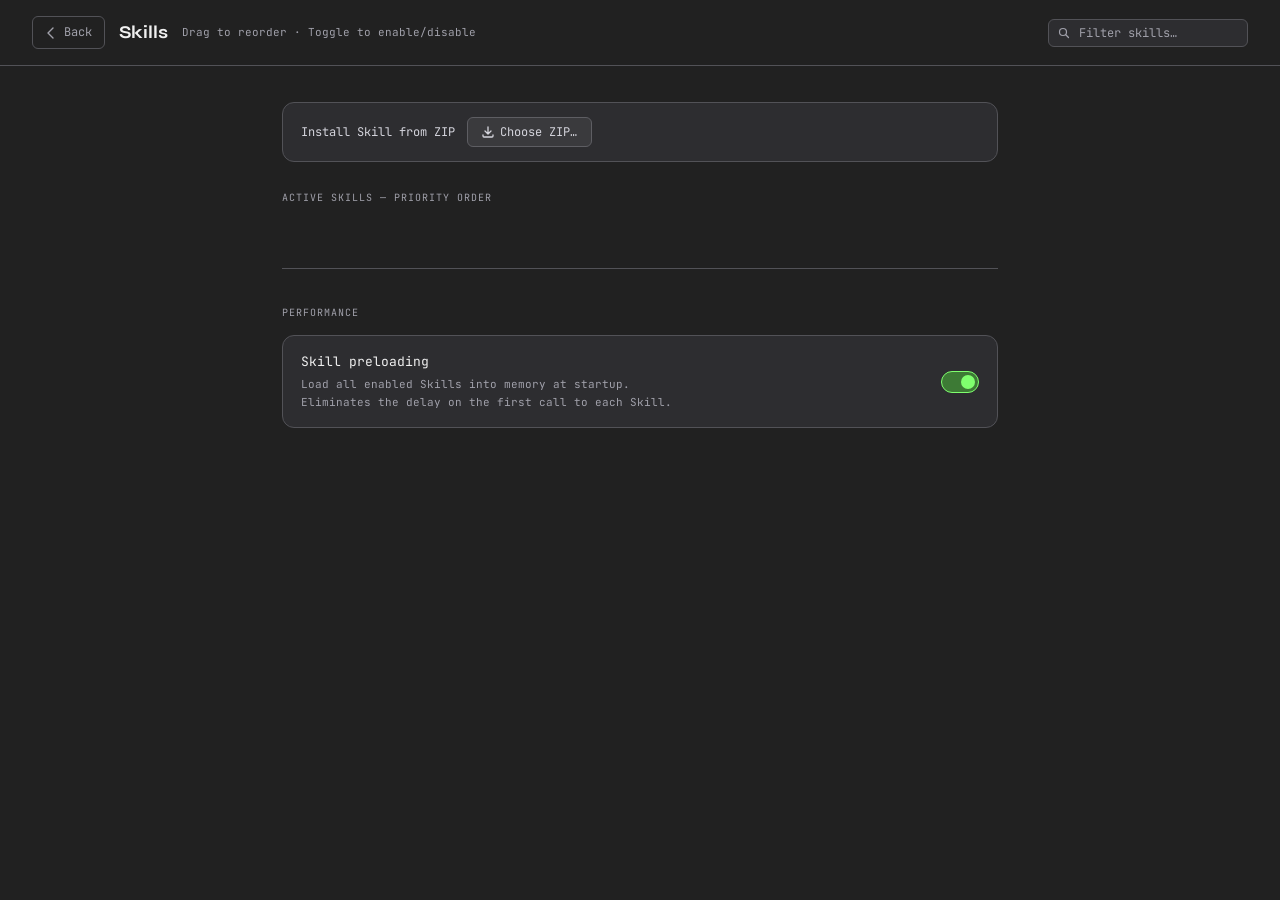
==== commit 905f4be3: "remove BOM" ====
--- a/templates/skills.html
+++ b/templates/skills.html
@@ -1,16 +1,21 @@
-﻿<!DOCTYPE html>
+<!DOCTYPE html>
 <html lang="en" data-theme="dark">
+
 <head>
   <meta charset="UTF-8">
   <meta name="viewport" content="width=device-width, initial-scale=1.0">
   <title>Skills — Unai</title>
   <link rel="icon" type="image/svg+xml" href="/static/favicon.svg">
   <link rel="preconnect" href="https://fonts.googleapis.com">
-  <link href="https://fonts.googleapis.com/css2?family=JetBrains+Mono:wght@300;400;500;600&family=Syne:wght@400;500;700;800&display=swap" rel="stylesheet">
+  <link
+    href="https://fonts.googleapis.com/css2?family=JetBrains+Mono:wght@300;400;500;600&family=Syne:wght@400;500;700;800&display=swap"
+    rel="stylesheet">
   <link rel="stylesheet" href="/static/styles.css">
   <style>
     /* ── Skills page layout ── */
-    body { overflow: auto; }
+    body {
+      overflow: auto;
+    }
 
     #skills-page {
       min-height: 100vh;
@@ -47,7 +52,12 @@
       transition: var(--transition);
       text-decoration: none;
     }
-    .btn-back:hover { color: var(--text); border-color: var(--border2); background: var(--surface); }
+
+    .btn-back:hover {
+      color: var(--text);
+      border-color: var(--border2);
+      background: var(--surface);
+    }
 
     .skills-topbar-title {
       font-family: var(--sans);
@@ -57,9 +67,88 @@
     }
 
     .skills-topbar-hint {
+      font-size: 11px;
+      color: var(--muted);
+    }
+
+    /* ── Search box ── */
+    .skills-search-wrap {
+      position: relative;
+      display: flex;
+      align-items: center;
       margin-left: auto;
-      font-size: 11px;
-      color: var(--muted);
+    }
+
+    .skills-search-icon {
+      position: absolute;
+      left: 10px;
+      color: var(--muted);
+      pointer-events: none;
+      display: flex;
+      align-items: center;
+    }
+
+    #skill-search {
+      padding: 5px 28px 5px 30px;
+      border-radius: var(--radius-sm);
+      border: 1px solid var(--border);
+      background: var(--surface);
+      color: var(--text);
+      font-family: var(--mono);
+      font-size: 12px;
+      width: 200px;
+      transition: var(--transition);
+      outline: none;
+    }
+
+    #skill-search::placeholder {
+      color: var(--muted);
+    }
+
+    #skill-search:focus {
+      border-color: var(--border2);
+      background: var(--surface2);
+    }
+
+    .skills-search-clear {
+      position: absolute;
+      right: 8px;
+      background: none;
+      border: none;
+      cursor: pointer;
+      color: var(--muted);
+      display: none;
+      align-items: center;
+      padding: 2px;
+      border-radius: 3px;
+      transition: var(--transition);
+    }
+
+    .skills-search-clear:hover {
+      color: var(--text);
+    }
+
+    .skills-search-clear.visible {
+      display: flex;
+    }
+
+    /* filtered-out rows */
+    .skill-row.search-hidden {
+      display: none;
+    }
+
+    /* no results message */
+    #no-results-msg {
+      display: none;
+      font-size: 12px;
+      color: var(--muted);
+      font-family: var(--mono);
+      padding: 18px 4px;
+      text-align: center;
+    }
+
+    #no-results-msg.visible {
+      display: block;
     }
 
     /* ── Main content ── */
@@ -125,8 +214,14 @@
       transition: var(--transition);
       flex-shrink: 0;
     }
-    .drag-handle:active { cursor: grabbing; }
-    .drag-handle:hover .drag-dot-row { opacity: 1; }
+
+    .drag-handle:active {
+      cursor: grabbing;
+    }
+
+    .drag-handle:hover .drag-dot-row {
+      opacity: 1;
+    }
 
     .drag-dot-row {
       display: flex;
@@ -134,6 +229,7 @@
       opacity: 0.3;
       transition: var(--transition);
     }
+
     .drag-dot {
       width: 3px;
       height: 3px;
@@ -212,7 +308,9 @@
     }
 
     /* toggle */
-    .skill-toggle { flex-shrink: 0; }
+    .skill-toggle {
+      flex-shrink: 0;
+    }
 
     /* ── Divider between sections ── */
     .skills-divider {
@@ -232,12 +330,18 @@
       border: 1px solid var(--border);
       border-radius: var(--radius);
     }
-    .preload-info { flex: 1; min-width: 0; }
+
+    .preload-info {
+      flex: 1;
+      min-width: 0;
+    }
+
     .preload-name {
       font-size: 13px;
       color: var(--text);
       margin-bottom: 3px;
     }
+
     .preload-desc {
       font-size: 11px;
       color: var(--muted);
@@ -268,8 +372,18 @@
       text-decoration: none;
       white-space: nowrap;
     }
-    .btn-skill-action:hover { color: var(--text); border-color: var(--border2); background: var(--surface2); }
-    .btn-skill-action.danger:hover { color: var(--danger); border-color: var(--danger); background: rgba(255,94,94,0.06); }
+
+    .btn-skill-action:hover {
+      color: var(--text);
+      border-color: var(--border2);
+      background: var(--surface2);
+    }
+
+    .btn-skill-action.danger:hover {
+      color: var(--danger);
+      border-color: var(--danger);
+      background: rgba(255, 94, 94, 0.06);
+    }
 
     /* ── Import area ── */
     .import-area {
@@ -304,20 +418,40 @@
       cursor: pointer;
       transition: var(--transition);
     }
-    .btn-import:hover { border-color: var(--accent-dim); color: var(--accent); background: rgba(127,255,110,0.05); }
-
-    #import-file { display: none; }
+
+    .btn-import:hover {
+      border-color: var(--accent-dim);
+      color: var(--accent);
+      background: rgba(127, 255, 110, 0.05);
+    }
+
+    #import-file {
+      display: none;
+    }
 
     .import-status {
       font-size: 11px;
       color: var(--muted);
       font-family: var(--mono);
     }
-    .import-status.ok  { color: var(--accent); }
-    .import-status.err { color: var(--danger); }
+
+    .import-status.ok {
+      color: var(--accent);
+    }
+
+    .import-status.err {
+      color: var(--danger);
+    }
+
+    .import-status.warn {
+      color: #f0a500;
+    }
 
     /* ── Confirm overlay (reuse existing styles but add scoped ids) ── */
-    #delete-overlay.open { display: flex !important; }
+    #delete-overlay.open {
+      display: flex !important;
+    }
+
     /* ── Save indicator ── */
     #save-indicator {
       position: fixed;
@@ -335,130 +469,174 @@
       transition: opacity 0.25s;
       z-index: 20;
     }
-    #save-indicator.show { opacity: 1; }
+
+    #save-indicator.show {
+      opacity: 1;
+    }
   </style>
 </head>
+
 <body>
-<div id="skills-page">
-
-  <!-- ── Top bar ── -->
-  <div class="skills-topbar">
-    <a href="/" class="btn-back">
-      <svg width="12" height="12" viewBox="0 0 12 12" fill="none">
-        <path d="M8 1L3 6l5 5" stroke="currentColor" stroke-width="1.4" stroke-linecap="round" stroke-linejoin="round"/>
-      </svg>
-      Back
-    </a>
-    <span class="skills-topbar-title">Skills</span>
-    <span class="skills-topbar-hint">Drag to reorder · Toggle to enable/disable</span>
-  </div>
-
-  <!-- ── Content ── -->
-  <div class="skills-content">
-
-    <!-- Import area -->
-    <div class="import-area">
-      <span class="import-label">Install Skill from ZIP</span>
-      <button class="btn-import" id="btn-import-trigger">
+  <div id="skills-page">
+
+    <!-- ── Top bar ── -->
+    <div class="skills-topbar">
+      <a href="/" class="btn-back">
         <svg width="12" height="12" viewBox="0 0 12 12" fill="none">
-          <path d="M6 1v7M3 5l3 3 3-3" stroke="currentColor" stroke-width="1.3" stroke-linecap="round" stroke-linejoin="round"/>
-          <path d="M1 9v1a1 1 0 0 0 1 1h8a1 1 0 0 0 1-1V9" stroke="currentColor" stroke-width="1.3" stroke-linecap="round"/>
+          <path d="M8 1L3 6l5 5" stroke="currentColor" stroke-width="1.4" stroke-linecap="round"
+            stroke-linejoin="round" />
         </svg>
-        Choose ZIP…
-      </button>
-      <input type="file" id="import-file" accept=".zip">
-      <span class="import-status" id="import-status"></span>
+        Back
+      </a>
+      <span class="skills-topbar-title">Skills</span>
+      <span class="skills-topbar-hint">Drag to reorder · Toggle to enable/disable</span>
+      <div class="skills-search-wrap">
+        <span class="skills-search-icon">
+          <svg width="12" height="12" viewBox="0 0 12 12" fill="none">
+            <circle cx="5" cy="5" r="3.5" stroke="currentColor" stroke-width="1.2" />
+            <path d="M8 8l2.5 2.5" stroke="currentColor" stroke-width="1.2" stroke-linecap="round" />
+          </svg>
+        </span>
+        <input type="text" id="skill-search" placeholder="Filter skills…" autocomplete="off" spellcheck="false">
+        <button class="skills-search-clear" id="skill-search-clear" tabindex="-1" aria-label="Clear search">
+          <svg width="10" height="10" viewBox="0 0 10 10" fill="none">
+            <path d="M2 2l6 6M8 2L2 8" stroke="currentColor" stroke-width="1.3" stroke-linecap="round" />
+          </svg>
+        </button>
+      </div>
     </div>
-    <!-- Skills list -->
-    <div class="section-label">Active Skills — priority order</div>
-    <div id="skill-list">
-      <!-- populated by JS -->
-    </div>
-
-    <div class="skills-divider"></div>
-
-    <!-- Preload setting -->
-    <div class="section-label">Performance</div>
-    <div class="preload-row">
-      <div class="preload-info">
-        <div class="preload-name">Skill preloading</div>
-        <div class="preload-desc">
-          Load all enabled Skills into memory at startup.<br>
-          Eliminates the delay on the first call to each Skill.
+
+    <!-- ── Content ── -->
+    <div class="skills-content">
+
+      <!-- Import area -->
+      <div class="import-area">
+        <span class="import-label">Install Skill from ZIP</span>
+        <button class="btn-import" id="btn-import-trigger">
+          <svg width="12" height="12" viewBox="0 0 12 12" fill="none">
+            <path d="M6 1v7M3 5l3 3 3-3" stroke="currentColor" stroke-width="1.3" stroke-linecap="round"
+              stroke-linejoin="round" />
+            <path d="M1 9v1a1 1 0 0 0 1 1h8a1 1 0 0 0 1-1V9" stroke="currentColor" stroke-width="1.3"
+              stroke-linecap="round" />
+          </svg>
+          Choose ZIP…
+        </button>
+        <input type="file" id="import-file" accept=".zip">
+        <span class="import-status" id="import-status"></span>
+      </div>
+      <!-- Skills list -->
+      <div class="section-label">Active Skills — priority order</div>
+      <div id="skill-list">
+        <!-- populated by JS -->
+      </div>
+      <div id="no-results-msg">No skills match your search.</div>
+
+      <div class="skills-divider"></div>
+
+      <!-- Preload setting -->
+      <div class="section-label">Performance</div>
+      <div class="preload-row">
+        <div class="preload-info">
+          <div class="preload-name">Skill preloading</div>
+          <div class="preload-desc">
+            Load all enabled Skills into memory at startup.<br>
+            Eliminates the delay on the first call to each Skill.
+          </div>
         </div>
+        <label class="toggle">
+          <input type="checkbox" id="toggle-preload" checked>
+          <span class="toggle-track"></span>
+        </label>
       </div>
-      <label class="toggle">
-        <input type="checkbox" id="toggle-preload" checked>
-        <span class="toggle-track"></span>
-      </label>
-    </div>
-
-  </div>
-</div>
-
-<!-- Delete confirm overlay -->
-<div id="delete-overlay" style="display:none;position:fixed;inset:0;background:var(--overlay);backdrop-filter:blur(4px);z-index:400;align-items:center;justify-content:center;">
-  <div style="background:var(--surface);border:1px solid var(--border2);border-radius:var(--radius);padding:26px 28px;max-width:320px;width:90%;animation:scaleIn 0.16s ease;">
-    <div style="font-family:var(--sans);font-size:15px;font-weight:700;color:var(--text);margin-bottom:6px;">Delete Skill</div>
-    <div style="font-size:12px;color:var(--muted);margin-bottom:22px;line-height:1.6;">
-      "<span id="delete-skill-name"></span>" will be permanently deleted from disk.
-    </div>
-    <div style="display:flex;gap:8px;justify-content:flex-end;">
-      <button id="cancel-delete" style="font-family:var(--mono);font-size:12px;padding:7px 14px;border-radius:var(--radius-sm);border:1px solid var(--border2);background:transparent;color:var(--muted);cursor:pointer;">Cancel</button>
-      <button id="confirm-delete" style="font-family:var(--mono);font-size:12px;padding:7px 14px;border-radius:var(--radius-sm);border:1px solid var(--danger);background:rgba(255,94,94,0.07);color:var(--danger);cursor:pointer;">Delete</button>
+
     </div>
   </div>
-</div>
-
-<!-- Delete confirm overlay -->
-<div id="delete-overlay" style="display:none;position:fixed;inset:0;background:var(--overlay);backdrop-filter:blur(4px);z-index:400;align-items:center;justify-content:center;">
-  <div style="background:var(--surface);border:1px solid var(--border2);border-radius:var(--radius);padding:26px 28px;max-width:320px;width:90%;animation:scaleIn 0.16s ease;">
-    <div style="font-family:var(--sans);font-size:15px;font-weight:700;color:var(--text);margin-bottom:6px;">Delete Skill</div>
-    <div style="font-size:12px;color:var(--muted);margin-bottom:22px;line-height:1.6;">
-      "<span id="delete-skill-name"></span>" will be permanently deleted from disk.
-    </div>
-    <div style="display:flex;gap:8px;justify-content:flex-end;">
-      <button id="cancel-delete" style="font-family:var(--mono);font-size:12px;padding:7px 14px;border-radius:var(--radius-sm);border:1px solid var(--border2);background:transparent;color:var(--muted);cursor:pointer;">Cancel</button>
-      <button id="confirm-delete" style="font-family:var(--mono);font-size:12px;padding:7px 14px;border-radius:var(--radius-sm);border:1px solid var(--danger);background:rgba(255,94,94,0.07);color:var(--danger);cursor:pointer;">Delete</button>
+
+  <!-- Delete confirm overlay -->
+  <div id="delete-overlay"
+    style="display:none;position:fixed;inset:0;background:var(--overlay);backdrop-filter:blur(4px);z-index:400;align-items:center;justify-content:center;">
+    <div
+      style="background:var(--surface);border:1px solid var(--border2);border-radius:var(--radius);padding:26px 28px;max-width:320px;width:90%;animation:scaleIn 0.16s ease;">
+      <div style="font-family:var(--sans);font-size:15px;font-weight:700;color:var(--text);margin-bottom:6px;">Delete
+        Skill</div>
+      <div style="font-size:12px;color:var(--muted);margin-bottom:22px;line-height:1.6;">
+        "<span id="delete-skill-name"></span>" will be permanently deleted from disk.
+      </div>
+      <div style="display:flex;gap:8px;justify-content:flex-end;">
+        <button id="cancel-delete"
+          style="font-family:var(--mono);font-size:12px;padding:7px 14px;border-radius:var(--radius-sm);border:1px solid var(--border2);background:transparent;color:var(--muted);cursor:pointer;">Cancel</button>
+        <button id="confirm-delete"
+          style="font-family:var(--mono);font-size:12px;padding:7px 14px;border-radius:var(--radius-sm);border:1px solid var(--danger);background:rgba(255,94,94,0.07);color:var(--danger);cursor:pointer;">Delete</button>
+      </div>
     </div>
   </div>
-</div>
-
-<div id="save-indicator">Saved</div>
-
-<script>
-/* ── Theme (inherit from localStorage) ── */
-const prefs = (() => { try { return JSON.parse(localStorage.getItem('unai_prefs')) || {}; } catch { return {}; } })();
-document.documentElement.setAttribute('data-theme', prefs.theme || 'dark');
-
-/* ── Save indicator ── */
-const saveInd = document.getElementById('save-indicator');
-let saveTimer;
-function flashSaved() {
-  saveInd.classList.add('show');
-  clearTimeout(saveTimer);
-  saveTimer = setTimeout(() => saveInd.classList.remove('show'), 1600);
-}
-
-/* ── Drag & Drop state ── */
-let dragSrcId = null;
-let skillOrder = [];   // current order of skill IDs
-
-/* ── Render skill list ── */
-function renderSkills(skills) {
-  skillOrder = skills.map(s => s.id);
-  const list = document.getElementById('skill-list');
-  list.innerHTML = '';
-
-  skills.forEach((skill, idx) => {
-    const row = document.createElement('div');
-    row.className = 'skill-row' + (skill.enabled ? '' : ' disabled-row');
-    row.dataset.id = skill.id;
-    row.draggable = true;
-
-    const hasExternal = skill.request_urls && skill.request_urls.length > 0;
-
-    row.innerHTML = `
+
+  <div id="save-indicator">Saved</div>
+
+  <script>
+    /* ── Theme (inherit from localStorage) ── */
+    const prefs = (() => { try { return JSON.parse(localStorage.getItem('unai_prefs')) || {}; } catch { return {}; } })();
+    document.documentElement.setAttribute('data-theme', prefs.theme || 'dark');
+
+    /* ── Save indicator ── */
+    const saveInd = document.getElementById('save-indicator');
+    let saveTimer;
+    function flashSaved() {
+      saveInd.classList.add('show');
+      clearTimeout(saveTimer);
+      saveTimer = setTimeout(() => saveInd.classList.remove('show'), 1600);
+    }
+
+    /* ── Drag & Drop state ── */
+    let dragSrcId = null;
+    let skillOrder = [];   // current order of skill IDs (always full list, unfiltered)
+
+    /* ── Search state ── */
+    let currentQuery = '';
+
+    /* ── Apply search filter to rendered rows ── */
+    function applyFilter() {
+      const q = currentQuery.trim().toLowerCase();
+      const rows = document.querySelectorAll('#skill-list .skill-row');
+      let visibleCount = 0;
+
+      rows.forEach(row => {
+        if (!q) {
+          row.classList.remove('search-hidden');
+          visibleCount++;
+          return;
+        }
+        const name = (row.dataset.skillName || '').toLowerCase();
+        const desc = (row.dataset.skillDesc || '').toLowerCase();
+        const author = (row.dataset.skillAuthor || '').toLowerCase();
+        const match = name.includes(q) || desc.includes(q) || author.includes(q);
+        row.classList.toggle('search-hidden', !match);
+        if (match) visibleCount++;
+      });
+
+      const noMsg = document.getElementById('no-results-msg');
+      noMsg.classList.toggle('visible', rows.length > 0 && visibleCount === 0);
+    }
+
+    /* ── Render skill list ── */
+    function renderSkills(skills) {
+      skillOrder = skills.map(s => s.id);
+      const list = document.getElementById('skill-list');
+      list.innerHTML = '';
+
+      skills.forEach((skill, idx) => {
+        const row = document.createElement('div');
+        row.className = 'skill-row' + (skill.enabled ? '' : ' disabled-row');
+        row.dataset.id = skill.id;
+        // Store searchable fields as data attributes
+        row.dataset.skillName = skill.name || skill.id || '';
+        row.dataset.skillDesc = skill.description || '';
+        row.dataset.skillAuthor = skill.author || '';
+        row.draggable = true;
+
+        const hasExternal = skill.request_urls && skill.request_urls.length > 0;
+
+        row.innerHTML = `
       <div class="drag-handle" title="Drag to reorder">
         <div class="drag-dot-row"><div class="drag-dot"></div><div class="drag-dot"></div></div>
         <div class="drag-dot-row"><div class="drag-dot"></div><div class="drag-dot"></div></div>
@@ -496,170 +674,199 @@
       </label>
     `;
 
-    /* ── Delete button ── */
-    row.querySelector('.skill-delete-btn').addEventListener('click', (e) => {
-      e.stopPropagation();
-      showDeleteConfirm(e.currentTarget.dataset.id, e.currentTarget.dataset.name);
-    });
-
-    /* ── Enable/Disable toggle ── */
-    row.querySelector('.skill-enable-toggle').addEventListener('change', async (e) => {
-      e.stopPropagation();
+        /* ── Delete button ── */
+        row.querySelector('.skill-delete-btn').addEventListener('click', (e) => {
+          e.stopPropagation();
+          showDeleteConfirm(e.currentTarget.dataset.id, e.currentTarget.dataset.name);
+        });
+
+        /* ── Enable/Disable toggle ── */
+        row.querySelector('.skill-enable-toggle').addEventListener('change', async (e) => {
+          e.stopPropagation();
+          try {
+            await fetch('/api/skills/toggle', {
+              method: 'POST',
+              headers: { 'Content-Type': 'application/json' },
+              body: JSON.stringify({ id: skill.id }),
+            });
+            row.classList.toggle('disabled-row', !e.target.checked);
+            flashSaved();
+          } catch { e.target.checked = !e.target.checked; }
+        });
+
+        /* ── Drag events ── */
+        row.addEventListener('dragstart', e => {
+          dragSrcId = skill.id;
+          row.classList.add('dragging');
+          e.dataTransfer.effectAllowed = 'move';
+        });
+        row.addEventListener('dragend', () => {
+          row.classList.remove('dragging');
+          document.querySelectorAll('.skill-row').forEach(r => r.classList.remove('drag-over'));
+        });
+        row.addEventListener('dragover', e => {
+          e.preventDefault();
+          e.dataTransfer.dropEffect = 'move';
+          if (dragSrcId !== skill.id) row.classList.add('drag-over');
+        });
+        row.addEventListener('dragleave', () => row.classList.remove('drag-over'));
+        row.addEventListener('drop', async e => {
+          e.preventDefault();
+          row.classList.remove('drag-over');
+          if (dragSrcId === skill.id) return;
+
+          // Reorder in local array (skillOrder is always the full unfiltered list)
+          const fromIdx = skillOrder.indexOf(dragSrcId);
+          const toIdx = skillOrder.indexOf(skill.id);
+          skillOrder.splice(fromIdx, 1);
+          skillOrder.splice(toIdx, 0, dragSrcId);
+
+          // Reload to re-render with updated badges
+          await saveOrder();
+          await loadSkills();
+        });
+
+        list.appendChild(row);
+      });
+
+      // Re-apply current filter after render
+      applyFilter();
+    }
+
+    async function saveOrder() {
       try {
-        await fetch('/api/skills/toggle', {
+        await fetch('/api/skills/reorder', {
           method: 'POST',
           headers: { 'Content-Type': 'application/json' },
-          body: JSON.stringify({ id: skill.id }),
+          body: JSON.stringify({ order: skillOrder }),
         });
-        row.classList.toggle('disabled-row', !e.target.checked);
         flashSaved();
-      } catch { e.target.checked = !e.target.checked; }
+      } catch { /* silent */ }
+    }
+
+    /* ── Load skills from API ── */
+    async function loadSkills() {
+      try {
+        const res = await fetch('/api/skills');
+        const skills = await res.json();
+        renderSkills(skills);
+      } catch { /* silent */ }
+    }
+
+    /* ── Search input wiring ── */
+    const searchInput = document.getElementById('skill-search');
+    const searchClear = document.getElementById('skill-search-clear');
+
+    searchInput.addEventListener('input', () => {
+      currentQuery = searchInput.value;
+      searchClear.classList.toggle('visible', currentQuery.length > 0);
+      applyFilter();
     });
 
-    /* ── Drag events ── */
-    row.addEventListener('dragstart', e => {
-      dragSrcId = skill.id;
-      row.classList.add('dragging');
-      e.dataTransfer.effectAllowed = 'move';
+    searchClear.addEventListener('click', () => {
+      searchInput.value = '';
+      currentQuery = '';
+      searchClear.classList.remove('visible');
+      searchInput.focus();
+      applyFilter();
     });
-    row.addEventListener('dragend', () => {
-      row.classList.remove('dragging');
-      document.querySelectorAll('.skill-row').forEach(r => r.classList.remove('drag-over'));
+
+    /* ── Preload toggle ── */
+    const preloadToggle = document.getElementById('toggle-preload');
+
+    async function loadPreloadSetting() {
+      try {
+        const res = await fetch('/api/settings');
+        const data = await res.json();
+        preloadToggle.checked = data.preload_skills !== false;
+      } catch { preloadToggle.checked = true; }
+    }
+
+    preloadToggle.addEventListener('change', async () => {
+      try {
+        await fetch('/api/settings', {
+          method: 'POST',
+          headers: { 'Content-Type': 'application/json' },
+          body: JSON.stringify({ preload_skills: preloadToggle.checked }),
+        });
+        flashSaved();
+      } catch { preloadToggle.checked = !preloadToggle.checked; }
     });
-    row.addEventListener('dragover', e => {
-      e.preventDefault();
-      e.dataTransfer.dropEffect = 'move';
-      if (dragSrcId !== skill.id) row.classList.add('drag-over');
+
+    /* ── Utility ── */
+    function escHtml(s) {
+      return String(s).replace(/&/g, '&amp;').replace(/</g, '&lt;').replace(/>/g, '&gt;').replace(/"/g, '&quot;');
+    }
+
+    /* ── Delete confirm ── */
+    let deleteTarget = null;
+
+    function showDeleteConfirm(id, name) {
+      deleteTarget = id;
+      const overlay = document.getElementById('delete-overlay');
+      document.getElementById('delete-skill-name').textContent = name;
+      overlay.classList.add('open');
+    }
+
+    document.addEventListener('DOMContentLoaded', () => {
+      document.getElementById('cancel-delete').addEventListener('click', () => {
+        document.getElementById('delete-overlay').classList.remove('open');
+        deleteTarget = null;
+      });
+      document.getElementById('confirm-delete').addEventListener('click', async () => {
+        if (!deleteTarget) return;
+        const id = deleteTarget;
+        document.getElementById('delete-overlay').classList.remove('open');
+        deleteTarget = null;
+        try {
+          const res = await fetch(`/api/skills/${encodeURIComponent(id)}`, { method: 'DELETE' });
+          const data = await res.json();
+          if (data.ok) { flashSaved(); await loadSkills(); }
+          else showImportStatus('Delete failed: ' + (data.error || '?'), 'err');
+        } catch { showImportStatus('Delete failed', 'err'); }
+      });
     });
-    row.addEventListener('dragleave', () => row.classList.remove('drag-over'));
-    row.addEventListener('drop', async e => {
-      e.preventDefault();
-      row.classList.remove('drag-over');
-      if (dragSrcId === skill.id) return;
-
-      // Reorder in local array
-      const fromIdx = skillOrder.indexOf(dragSrcId);
-      const toIdx   = skillOrder.indexOf(skill.id);
-      skillOrder.splice(fromIdx, 1);
-      skillOrder.splice(toIdx, 0, dragSrcId);
-
-      // Reload to re-render with updated badges
-      await saveOrder();
-      await loadSkills();
+
+    /* ── Import ── */
+    function showImportStatus(msg, cls = '') {
+      const el = document.getElementById('import-status');
+      el.textContent = msg;
+      el.className = 'import-status ' + cls;
+    }
+
+    document.getElementById('btn-import-trigger').addEventListener('click', () => {
+      document.getElementById('import-file').click();
     });
 
-    list.appendChild(row);
-  });
-}
-
-async function saveOrder() {
-  try {
-    await fetch('/api/skills/reorder', {
-      method: 'POST',
-      headers: { 'Content-Type': 'application/json' },
-      body: JSON.stringify({ order: skillOrder }),
+    document.getElementById('import-file').addEventListener('change', async (e) => {
+      const file = e.target.files[0];
+      if (!file) return;
+      e.target.value = '';   // reset so same file can be re-selected
+      showImportStatus('Installing…');
+      const fd = new FormData();
+      fd.append('file', file);
+      try {
+        const res = await fetch('/api/skills/import', { method: 'POST', body: fd });
+        const data = await res.json();
+        if (data.ok) {
+          let msg = data.updated ? `Updated: ${data.skill_id}` : `Installed: ${data.skill_id}`;
+          if (data.pip) {
+            msg += data.pip.ok ? '  (deps installed)' : '  ⚠ deps failed';
+          }
+          showImportStatus(msg, data.pip && !data.pip.ok ? 'warn' : 'ok');
+          if (data.pip && !data.pip.ok) {
+            console.warn('pip install output:', data.pip.output);
+          }
+          await loadSkills();
+        } else {
+          showImportStatus('Error: ' + (data.error || 'unknown'), 'err');
+        }
+      } catch { showImportStatus('Network error', 'err'); }
     });
-    flashSaved();
-  } catch { /* silent */ }
-}
-
-/* ── Load skills from API ── */
-async function loadSkills() {
-  try {
-    const res    = await fetch('/api/skills');
-    const skills = await res.json();
-    renderSkills(skills);
-  } catch { /* silent */ }
-}
-
-/* ── Preload toggle ── */
-const preloadToggle = document.getElementById('toggle-preload');
-
-async function loadPreloadSetting() {
-  try {
-    const res  = await fetch('/api/settings');
-    const data = await res.json();
-    preloadToggle.checked = data.preload_skills !== false;
-  } catch { preloadToggle.checked = true; }
-}
-
-preloadToggle.addEventListener('change', async () => {
-  try {
-    await fetch('/api/settings', {
-      method: 'POST',
-      headers: { 'Content-Type': 'application/json' },
-      body: JSON.stringify({ preload_skills: preloadToggle.checked }),
-    });
-    flashSaved();
-  } catch { preloadToggle.checked = !preloadToggle.checked; }
-});
-
-/* ── Utility ── */
-function escHtml(s) {
-  return String(s).replace(/&/g,'&amp;').replace(/</g,'&lt;').replace(/>/g,'&gt;').replace(/"/g,'&quot;');
-}
-
-/* ── Delete confirm ── */
-let deleteTarget = null;
-
-function showDeleteConfirm(id, name) {
-  deleteTarget = id;
-  const overlay = document.getElementById('delete-overlay');
-  document.getElementById('delete-skill-name').textContent = name;
-  overlay.classList.add('open');
-}
-
-document.addEventListener('DOMContentLoaded', () => {
-  document.getElementById('cancel-delete').addEventListener('click', () => {
-    document.getElementById('delete-overlay').classList.remove('open');
-    deleteTarget = null;
-  });
-  document.getElementById('confirm-delete').addEventListener('click', async () => {
-    if (!deleteTarget) return;
-    const id = deleteTarget;
-    document.getElementById('delete-overlay').classList.remove('open');
-    deleteTarget = null;
-    try {
-      const res = await fetch(`/api/skills/${encodeURIComponent(id)}`, { method: 'DELETE' });
-      const data = await res.json();
-      if (data.ok) { flashSaved(); await loadSkills(); }
-      else showImportStatus('Delete failed: ' + (data.error || '?'), 'err');
-    } catch { showImportStatus('Delete failed', 'err'); }
-  });
-});
-
-/* ── Import ── */
-function showImportStatus(msg, cls = '') {
-  const el = document.getElementById('import-status');
-  el.textContent = msg;
-  el.className = 'import-status ' + cls;
-}
-
-document.getElementById('btn-import-trigger').addEventListener('click', () => {
-  document.getElementById('import-file').click();
-});
-
-document.getElementById('import-file').addEventListener('change', async (e) => {
-  const file = e.target.files[0];
-  if (!file) return;
-  e.target.value = '';   // reset so same file can be re-selected
-  showImportStatus('Installing…');
-  const fd = new FormData();
-  fd.append('file', file);
-  try {
-    const res  = await fetch('/api/skills/import', { method: 'POST', body: fd });
-    const data = await res.json();
-    if (data.ok) {
-      showImportStatus(data.updated ? `Updated: ${data.skill_id}` : `Installed: ${data.skill_id}`, 'ok');
-      await loadSkills();
-    } else {
-      showImportStatus('Error: ' + (data.error || 'unknown'), 'err');
-    }
-  } catch { showImportStatus('Network error', 'err'); }
-});
-/* ── Init ── */
-loadSkills();
-loadPreloadSetting();
-</script>
+    /* ── Init ── */
+    loadSkills();
+    loadPreloadSetting();
+  </script>
 </body>
-</html>
+
+</html>
--- a/static/styles.css
+++ b/static/styles.css
@@ -1,4 +1,4 @@
-﻿/* ═══════════════════════════════════════════════
+/* ═══════════════════════════════════════════════
    TOKENS
 ═══════════════════════════════════════════════ */
 :root {
@@ -22,8 +22,8 @@
   --border: #525257;
   --border2: #5e5e63;
   --text: #f0f0f0;
-  --text2: #c0c0c8;
-  --muted: #888890;
+  --text2: #d4d4dc;
+  --muted: #a0a0aa;
   --overlay: rgba(0, 0, 0, 0.72);
 }
 
@@ -36,8 +36,8 @@
   --border: #dcdce4;
   --border2: #c8c8d4;
   --text: #18181d;
-  --text2: #555568;
-  --muted: #9090a4;
+  --text2: #3a3a50;
+  --muted: #6a6a80;
   --overlay: rgba(0, 0, 0, 0.36);
 }
 
@@ -272,7 +272,7 @@
   flex: 1;
   display: flex;
   flex-direction: column;
-  overflow: hidden;
+  overflow-x: clip;
   min-width: 0;
   position: relative;
   /* anchor for #empty-state absolute positioning */
@@ -346,16 +346,19 @@
   transition: var(--transition);
   text-decoration: none;
 }
+
 .btn-manage-skills:hover {
   background: var(--surface2);
   color: var(--text);
   border-color: var(--accent-dim);
 }
+
 .btn-manage-skills-arrow {
   margin-left: auto;
   flex-shrink: 0;
   opacity: 0.5;
 }
+
 .btn-manage-skills:hover .btn-manage-skills-arrow {
   opacity: 1;
 }
@@ -364,28 +367,35 @@
 #chat {
   flex: 1;
   overflow-y: auto;
-  padding: 24px 20px 8px;
+  padding: 24px max(20px, calc((100% - 820px) / 2)) 8px;
   scroll-behavior: smooth;
   display: none;
   /* hidden until first message */
   flex-direction: column;
   gap: 6px;
-  max-width: 820px;
+  max-width: none;
   width: 100%;
-  align-self: center;
-}
+
+
+  scrollbar-gutter: stable;
+}
+
 
 #chat.active {
   display: flex;
 }
 
 #chat::-webkit-scrollbar {
-  width: 4px;
+  width: 6px;
 }
 
 #chat::-webkit-scrollbar-thumb {
   background: var(--border2);
   border-radius: 99px;
+}
+
+#chat::-webkit-scrollbar-track {
+  background: transparent;
 }
 
 /* ─── Empty / landing state ─── */
@@ -536,12 +546,12 @@
 /* ─── Input area (bottom bar, chat mode) ─── */
 #input-area {
   flex-shrink: 0;
-  padding: 14px 20px 18px;
+  padding: 14px max(20px, calc((100% - 820px) / 2)) 18px;
   background: var(--bg);
   border-top: 1px solid var(--border);
-  max-width: 820px;
+  max-width: none;
   width: 100%;
-  align-self: center;
+
   display: none;
   /* hidden until first message */
 }
@@ -552,14 +562,19 @@
 
 .input-shell {
   display: flex;
-  align-items: flex-end;
+  align-items: center;
   gap: 10px;
   background: var(--surface);
   border: 1px solid var(--border);
-  border-radius: var(--radius);
+  border-radius: 26px;
   padding: 10px 12px;
   transition: border-color var(--transition);
 }
+
+
+
+
+
 
 .input-shell:focus-within {
   border-color: var(--border2);
@@ -570,7 +585,7 @@
   font-size: 13px;
   flex-shrink: 0;
   line-height: 1.6;
-  padding-bottom: 1px;
+
   user-select: none;
 }
 
@@ -611,9 +626,9 @@
   display: flex;
   align-items: center;
   justify-content: center;
-  width: 30px;
+  width: 40px;
   height: 30px;
-  border-radius: var(--radius-sm);
+  border-radius: 20px;
   border: 1px solid var(--border2);
   background: var(--surface2);
   color: var(--muted);
@@ -1271,8 +1286,15 @@
 }
 
 @keyframes progressPulse {
-  0%, 100% { opacity: 0.35; }
-  50%       { opacity: 0.7;  }
+
+  0%,
+  100% {
+    opacity: 0.35;
+  }
+
+  50% {
+    opacity: 0.7;
+  }
 }
 
 @keyframes blink {
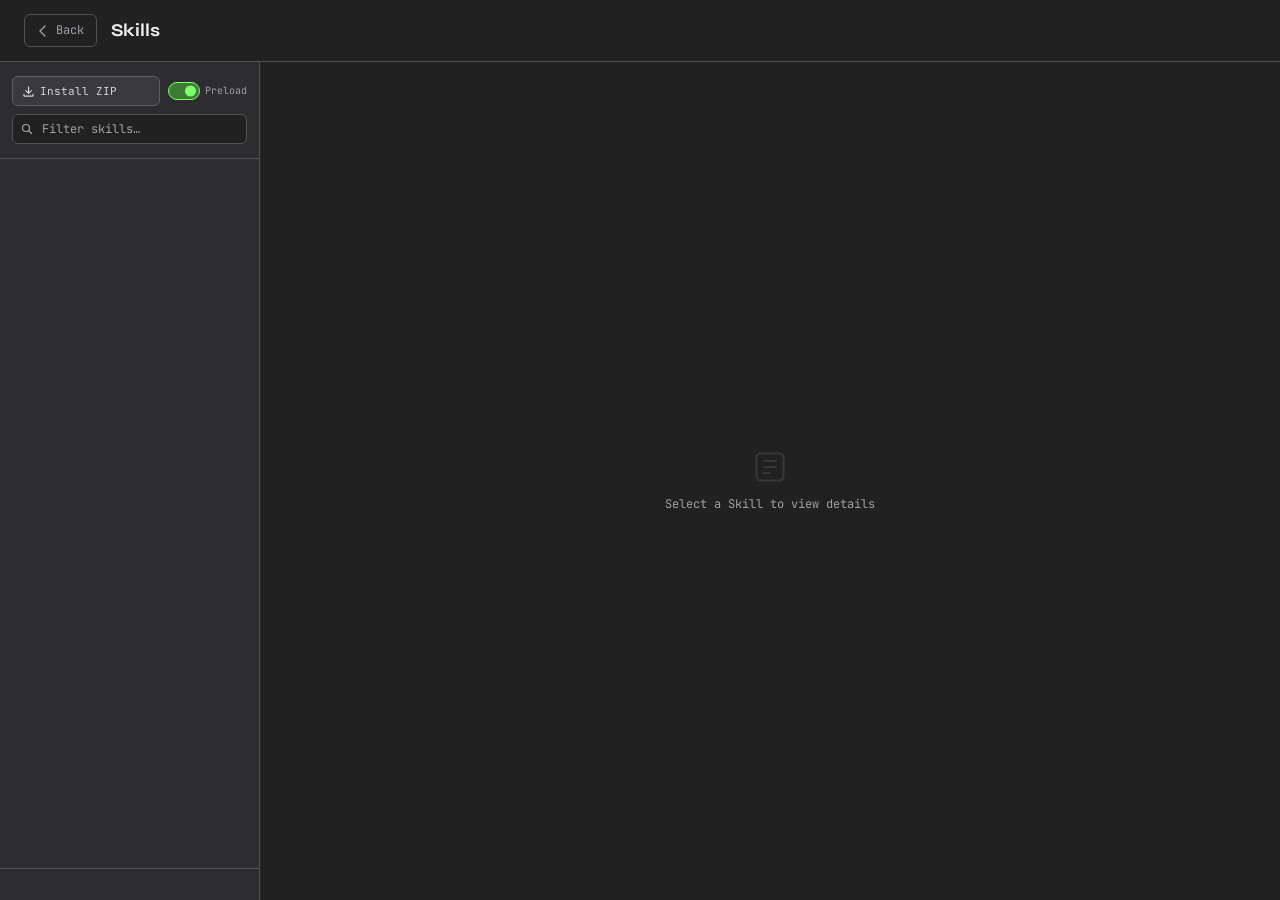
==== commit 5e9e4558: "add Valves support" ====
--- a/templates/skills.html
+++ b/templates/skills.html
@@ -1,26 +1,21 @@
 <!DOCTYPE html>
 <html lang="en" data-theme="dark">
-
 <head>
   <meta charset="UTF-8">
   <meta name="viewport" content="width=device-width, initial-scale=1.0">
   <title>Skills — Unai</title>
   <link rel="icon" type="image/svg+xml" href="/static/favicon.svg">
   <link rel="preconnect" href="https://fonts.googleapis.com">
-  <link
-    href="https://fonts.googleapis.com/css2?family=JetBrains+Mono:wght@300;400;500;600&family=Syne:wght@400;500;700;800&display=swap"
-    rel="stylesheet">
+  <link href="https://fonts.googleapis.com/css2?family=JetBrains+Mono:wght@300;400;500;600&family=Syne:wght@400;500;700;800&display=swap" rel="stylesheet">
   <link rel="stylesheet" href="/static/styles.css">
   <style>
-    /* ── Skills page layout ── */
-    body {
-      overflow: auto;
-    }
-
+    body { overflow: hidden; }
+
+    /* ── Overall layout ── */
     #skills-page {
-      min-height: 100vh;
       display: flex;
       flex-direction: column;
+      height: 100vh;
     }
 
     /* ── Top bar ── */
@@ -28,845 +23,887 @@
       display: flex;
       align-items: center;
       gap: 14px;
-      padding: 16px 32px;
+      padding: 14px 24px;
       border-bottom: 1px solid var(--border);
       background: var(--bg);
-      position: sticky;
-      top: 0;
-      z-index: 10;
       flex-shrink: 0;
     }
-
     .btn-back {
+      display: flex; align-items: center; gap: 7px;
+      padding: 6px 12px; border-radius: var(--radius-sm);
+      border: 1px solid var(--border); background: transparent;
+      color: var(--muted); font-family: var(--mono); font-size: 12px;
+      cursor: pointer; transition: var(--transition); text-decoration: none;
+    }
+    .btn-back:hover { color: var(--text); border-color: var(--border2); background: var(--surface); }
+    .skills-topbar-title {
+      font-family: var(--sans); font-size: 18px; font-weight: 700; color: var(--text);
+    }
+
+    /* ── Two-pane body ── */
+    .skills-body {
       display: flex;
-      align-items: center;
-      gap: 7px;
-      padding: 6px 12px;
-      border-radius: var(--radius-sm);
-      border: 1px solid var(--border);
-      background: transparent;
-      color: var(--muted);
-      font-family: var(--mono);
-      font-size: 12px;
-      cursor: pointer;
-      transition: var(--transition);
-      text-decoration: none;
-    }
-
-    .btn-back:hover {
-      color: var(--text);
-      border-color: var(--border2);
+      flex: 1;
+      overflow: hidden;
+    }
+
+    /* ════════════════════════════
+       LEFT SIDEBAR
+    ════════════════════════════ */
+    .skills-sidebar {
+      width: 260px;
+      flex-shrink: 0;
+      border-right: 1px solid var(--border);
       background: var(--surface);
-    }
-
-    .skills-topbar-title {
-      font-family: var(--sans);
-      font-size: 18px;
-      font-weight: 700;
-      color: var(--text);
-    }
-
-    .skills-topbar-hint {
-      font-size: 11px;
-      color: var(--muted);
-    }
-
-    /* ── Search box ── */
-    .skills-search-wrap {
-      position: relative;
-      display: flex;
-      align-items: center;
-      margin-left: auto;
-    }
-
-    .skills-search-icon {
-      position: absolute;
-      left: 10px;
-      color: var(--muted);
-      pointer-events: none;
-      display: flex;
-      align-items: center;
-    }
-
-    #skill-search {
-      padding: 5px 28px 5px 30px;
-      border-radius: var(--radius-sm);
-      border: 1px solid var(--border);
-      background: var(--surface);
-      color: var(--text);
-      font-family: var(--mono);
-      font-size: 12px;
-      width: 200px;
-      transition: var(--transition);
-      outline: none;
-    }
-
-    #skill-search::placeholder {
-      color: var(--muted);
-    }
-
-    #skill-search:focus {
-      border-color: var(--border2);
-      background: var(--surface2);
-    }
-
-    .skills-search-clear {
-      position: absolute;
-      right: 8px;
-      background: none;
-      border: none;
-      cursor: pointer;
-      color: var(--muted);
-      display: none;
-      align-items: center;
-      padding: 2px;
-      border-radius: 3px;
-      transition: var(--transition);
-    }
-
-    .skills-search-clear:hover {
-      color: var(--text);
-    }
-
-    .skills-search-clear.visible {
-      display: flex;
-    }
-
-    /* filtered-out rows */
-    .skill-row.search-hidden {
-      display: none;
-    }
-
-    /* no results message */
-    #no-results-msg {
-      display: none;
-      font-size: 12px;
-      color: var(--muted);
-      font-family: var(--mono);
-      padding: 18px 4px;
-      text-align: center;
-    }
-
-    #no-results-msg.visible {
-      display: block;
-    }
-
-    /* ── Main content ── */
-    .skills-content {
-      flex: 1;
-      max-width: 780px;
-      width: 100%;
-      margin: 0 auto;
-      padding: 36px 32px 60px;
-    }
-
-    /* ── Section label ── */
-    .section-label {
-      font-size: 10px;
-      text-transform: uppercase;
-      letter-spacing: 0.1em;
-      color: var(--muted);
-      margin-bottom: 14px;
-    }
-
-    /* ── Skill list ── */
-    #skill-list {
       display: flex;
       flex-direction: column;
-      gap: 6px;
-      margin-bottom: 48px;
-    }
-
-    .skill-row {
-      display: flex;
-      align-items: center;
-      gap: 14px;
-      padding: 14px 16px;
-      background: var(--surface);
-      border: 1px solid var(--border);
-      border-radius: var(--radius);
-      cursor: default;
-      transition: border-color var(--transition), background var(--transition), opacity var(--transition);
-      user-select: none;
-    }
-
-    .skill-row.dragging {
-      opacity: 0.4;
-    }
-
-    .skill-row.drag-over {
-      border-color: var(--accent);
-      background: var(--surface2);
-    }
-
-    .skill-row.disabled-row {
-      opacity: 0.45;
-    }
-
-    /* drag handle */
-    .drag-handle {
+      overflow: hidden;
+    }
+
+    .skills-sidebar-top {
+      padding: 14px 12px;
+      border-bottom: 1px solid var(--border);
       display: flex;
       flex-direction: column;
-      gap: 3px;
-      cursor: grab;
-      padding: 2px 4px;
-      border-radius: 4px;
-      transition: var(--transition);
+      gap: 8px;
       flex-shrink: 0;
     }
 
-    .drag-handle:active {
-      cursor: grabbing;
-    }
-
-    .drag-handle:hover .drag-dot-row {
-      opacity: 1;
-    }
-
-    .drag-dot-row {
-      display: flex;
-      gap: 3px;
-      opacity: 0.3;
-      transition: var(--transition);
-    }
-
-    .drag-dot {
-      width: 3px;
-      height: 3px;
-      border-radius: 50%;
-      background: var(--muted);
-    }
-
-    /* priority badge */
-    .priority-badge {
-      font-family: var(--mono);
-      font-size: 10px;
-      color: var(--muted);
-      background: var(--surface2);
-      border: 1px solid var(--border);
-      border-radius: 4px;
-      padding: 2px 7px;
-      min-width: 28px;
-      text-align: center;
-      flex-shrink: 0;
-    }
-
-    /* skill info */
-    .skill-info {
-      flex: 1;
-      min-width: 0;
-    }
-
-    .skill-name-row {
+    /* Import + Preload row */
+    .sidebar-controls {
       display: flex;
       align-items: center;
       gap: 8px;
-      margin-bottom: 3px;
-    }
-
-    .skill-display-name {
-      font-family: var(--sans);
-      font-size: 14px;
-      font-weight: 600;
-      color: var(--text);
-    }
-
-    .skill-id-tag {
-      font-size: 10px;
-      color: var(--muted);
-      background: var(--surface2);
-      border: 1px solid var(--border);
-      border-radius: 3px;
-      padding: 1px 6px;
-      font-family: var(--mono);
-    }
-
-    .skill-ext-badge {
-      font-size: 10px;
-      color: var(--accent-dim);
-      border: 1px solid var(--accent-dim);
-      border-radius: 3px;
-      padding: 1px 6px;
-      font-family: var(--mono);
-      opacity: 0.8;
-    }
-
-    .skill-meta-row {
-      font-size: 11px;
-      color: var(--muted);
-      display: flex;
-      gap: 10px;
-      flex-wrap: wrap;
-    }
-
-    .skill-desc {
-      font-size: 12px;
-      color: var(--text2);
-      white-space: nowrap;
-      overflow: hidden;
-      text-overflow: ellipsis;
-    }
-
-    /* toggle */
-    .skill-toggle {
-      flex-shrink: 0;
-    }
-
-    /* ── Divider between sections ── */
-    .skills-divider {
-      height: 1px;
-      background: var(--border);
-      margin: 36px 0;
-    }
-
-    /* ── Preload setting row ── */
-    .preload-row {
-      display: flex;
-      align-items: center;
-      justify-content: space-between;
-      gap: 20px;
-      padding: 16px 18px;
-      background: var(--surface);
-      border: 1px solid var(--border);
-      border-radius: var(--radius);
-    }
-
-    .preload-info {
+    }
+
+    .btn-import-zip {
       flex: 1;
-      min-width: 0;
-    }
-
-    .preload-name {
-      font-size: 13px;
-      color: var(--text);
-      margin-bottom: 3px;
-    }
-
-    .preload-desc {
-      font-size: 11px;
-      color: var(--muted);
-      line-height: 1.6;
-    }
-
-    /* ── Skill action buttons ── */
-    .skill-actions {
-      display: flex;
-      align-items: center;
-      gap: 6px;
-      flex-shrink: 0;
-    }
-
-    .btn-skill-action {
-      display: flex;
-      align-items: center;
-      gap: 5px;
-      padding: 5px 10px;
-      border-radius: var(--radius-sm);
-      border: 1px solid var(--border);
-      background: transparent;
-      color: var(--muted);
-      font-family: var(--mono);
-      font-size: 11px;
-      cursor: pointer;
-      transition: var(--transition);
-      text-decoration: none;
-      white-space: nowrap;
-    }
-
-    .btn-skill-action:hover {
-      color: var(--text);
-      border-color: var(--border2);
-      background: var(--surface2);
-    }
-
-    .btn-skill-action.danger:hover {
-      color: var(--danger);
-      border-color: var(--danger);
-      background: rgba(255, 94, 94, 0.06);
-    }
-
-    /* ── Import area ── */
-    .import-area {
-      display: flex;
-      align-items: center;
-      gap: 12px;
-      padding: 14px 18px;
-      background: var(--surface);
-      border: 1px solid var(--border);
-      border-radius: var(--radius);
-      margin-bottom: 28px;
-      flex-wrap: wrap;
-    }
-
-    .import-label {
-      font-size: 12px;
-      color: var(--text2);
-      flex-shrink: 0;
-    }
-
-    .btn-import {
-      display: flex;
-      align-items: center;
-      gap: 6px;
-      padding: 6px 14px;
+      display: flex; align-items: center; gap: 6px;
+      padding: 7px 10px;
       border-radius: var(--radius-sm);
       border: 1px solid var(--border2);
       background: var(--surface2);
-      color: var(--text2);
+      color: var(--text2); font-family: var(--mono); font-size: 11px;
+      cursor: pointer; transition: var(--transition);
+    }
+    .btn-import-zip:hover {
+      border-color: var(--accent-dim); color: var(--accent);
+      background: rgba(127,255,110,0.05);
+    }
+
+    .preload-toggle-wrap {
+      display: flex; align-items: center; gap: 5px;
+      font-size: 10px; color: var(--muted); font-family: var(--mono);
+      cursor: pointer; user-select: none; flex-shrink: 0;
+    }
+    /* shrink the toggle for the sidebar */
+    .preload-toggle-wrap .toggle {
+      width: 32px; height: 18px;
+    }
+    .preload-toggle-wrap .toggle-track::after {
+      width: 11px; height: 11px;
+    }
+    .preload-toggle-wrap .toggle input:checked + .toggle-track::after {
+      left: calc(100% - 14px);
+    }
+
+    /* Search */
+    .sidebar-search-wrap {
+      position: relative; display: flex; align-items: center;
+    }
+    .sidebar-search-icon {
+      position: absolute; left: 9px; color: var(--muted);
+      pointer-events: none; display: flex; align-items: center;
+    }
+    #skill-search {
+      width: 100%; padding: 6px 26px 6px 29px;
+      border-radius: var(--radius-sm);
+      border: 1px solid var(--border); background: var(--bg);
+      color: var(--text); font-family: var(--mono); font-size: 12px;
+      outline: none; transition: var(--transition);
+    }
+    #skill-search::placeholder { color: var(--muted); }
+    #skill-search:focus { border-color: var(--border2); background: var(--surface2); }
+    .sidebar-search-clear {
+      position: absolute; right: 7px; background: none; border: none;
+      cursor: pointer; color: var(--muted); display: none; align-items: center;
+      padding: 2px; border-radius: 3px; transition: var(--transition);
+    }
+    .sidebar-search-clear:hover { color: var(--text); }
+    .sidebar-search-clear.visible { display: flex; }
+
+    /* Skill list */
+    .skills-list-wrap {
+      flex: 1; overflow-y: auto; padding: 5px;
+    }
+    .skills-list-wrap::-webkit-scrollbar { width: 3px; }
+    .skills-list-wrap::-webkit-scrollbar-thumb { background: var(--border2); border-radius: 99px; }
+
+    .skill-item {
+      display: flex; align-items: center; gap: 8px;
+      padding: 8px 10px;
+      border-radius: var(--radius-sm);
+      border: 1px solid transparent;
+      cursor: pointer; transition: var(--transition);
+      user-select: none; position: relative;
+    }
+    .skill-item:hover { background: var(--surface2); border-color: var(--border); }
+    .skill-item.active { background: var(--surface2); border-color: var(--border2); }
+    .skill-item.active::before {
+      content: '';
+      position: absolute; left: 0; top: 18%; bottom: 18%;
+      width: 2px; background: var(--accent); border-radius: 99px;
+    }
+    .skill-item.dragging { opacity: 0.4; }
+    .skill-item.drag-over { border-color: var(--accent) !important; background: var(--surface2); }
+
+    .skill-item-drag {
+      display: flex; flex-direction: column; gap: 2.5px;
+      cursor: grab; padding: 2px 3px; flex-shrink: 0;
+      opacity: 0.25; transition: var(--transition);
+    }
+    .skill-item:hover .skill-item-drag { opacity: 0.7; }
+    .skill-item-drag:active { cursor: grabbing; }
+    .skill-item-drag .dr { display: flex; gap: 2.5px; }
+    .skill-item-drag .dd {
+      width: 2.5px; height: 2.5px; border-radius: 50%; background: var(--muted);
+    }
+
+    .skill-item-info { flex: 1; min-width: 0; }
+    .skill-item-name {
+      font-family: var(--sans); font-size: 13px; font-weight: 600; color: var(--text);
+      white-space: nowrap; overflow: hidden; text-overflow: ellipsis;
+    }
+    .skill-item.disabled-item .skill-item-name { opacity: 0.45; }
+    .skill-item-author {
+      font-size: 10px; color: var(--muted); font-family: var(--mono);
+      white-space: nowrap; overflow: hidden; text-overflow: ellipsis;
+    }
+
+    /* mini toggle inside list items */
+    .skill-item .toggle { width: 28px; height: 17px; flex-shrink: 0; }
+    .skill-item .toggle-track::after { width: 11px; height: 11px; left: 2px; }
+    .skill-item .toggle input:checked + .toggle-track::after { left: calc(100% - 13px); }
+
+    .skill-item.search-hidden { display: none; }
+
+    .no-results-msg {
+      display: none; font-size: 11px; color: var(--muted); font-family: var(--mono);
+      padding: 16px 8px; text-align: center;
+    }
+    .no-results-msg.visible { display: block; }
+
+    /* Import status bar */
+    .import-status-bar {
+      padding: 7px 14px; font-size: 11px; font-family: var(--mono); color: var(--muted);
+      border-top: 1px solid var(--border); min-height: 32px; flex-shrink: 0;
+      line-height: 1.5;
+    }
+    .import-status-bar.ok   { color: var(--accent); }
+    .import-status-bar.err  { color: var(--danger); }
+    .import-status-bar.warn { color: #f0a500; }
+
+    /* ════════════════════════════
+       RIGHT MAIN PANE
+    ════════════════════════════ */
+    .skills-main {
+      flex: 1; overflow-y: auto;
+      display: flex; flex-direction: column;
+    }
+    .skills-main::-webkit-scrollbar { width: 6px; }
+    .skills-main::-webkit-scrollbar-thumb { background: var(--border2); border-radius: 99px; }
+
+    /* Empty state */
+    .skills-empty {
+      flex: 1; display: flex; flex-direction: column;
+      align-items: center; justify-content: center;
+      gap: 10px; color: var(--muted); font-family: var(--mono); font-size: 12px;
+      padding: 40px;
+    }
+    .skills-empty svg { opacity: 0.18; }
+
+    /* Detail view */
+    .skill-detail {
+      display: none; flex-direction: column;
+      padding: 36px 44px 60px; max-width: 820px;
+    }
+    .skill-detail.visible { display: flex; }
+
+    /* Detail header */
+    .skill-detail-header {
+      display: flex; align-items: flex-start;
+      justify-content: space-between; gap: 20px; margin-bottom: 6px;
+    }
+    .skill-detail-name {
+      font-family: var(--sans); font-size: 28px; font-weight: 800;
+      color: var(--text); line-height: 1.15; word-break: break-word;
+    }
+    .skill-detail-actions {
+      display: flex; align-items: center; gap: 7px; flex-shrink: 0; padding-top: 5px;
+    }
+    .btn-sd-action {
+      display: flex; align-items: center; gap: 5px;
+      padding: 6px 11px; border-radius: var(--radius-sm);
+      border: 1px solid var(--border); background: transparent;
+      color: var(--muted); font-family: var(--mono); font-size: 11px;
+      cursor: pointer; transition: var(--transition); text-decoration: none; white-space: nowrap;
+    }
+    .btn-sd-action:hover { color: var(--text); border-color: var(--border2); background: var(--surface2); }
+    .btn-sd-action.danger:hover { color: var(--danger); border-color: var(--danger); background: rgba(255,94,94,0.06); }
+
+    /* Meta row */
+    .skill-detail-meta {
+      display: flex; gap: 12px; flex-wrap: wrap; align-items: center;
+      font-family: var(--mono); font-size: 11px; color: var(--muted);
+      margin-bottom: 18px;
+    }
+    .skill-detail-meta .meta-id {
+      background: var(--surface2); border: 1px solid var(--border);
+      border-radius: 3px; padding: 1px 7px;
+    }
+    .skill-detail-meta .meta-ext {
+      color: var(--accent-dim); border: 1px solid var(--accent-dim);
+      border-radius: 3px; padding: 1px 7px;
+    }
+
+    .skill-detail-desc {
+      font-size: 13px; color: var(--text2); line-height: 1.75; margin-bottom: 28px;
+    }
+    .skill-detail-divider { height: 1px; background: var(--border); margin: 0 0 26px; }
+
+    .skill-section-label {
+      font-size: 10px; text-transform: uppercase; letter-spacing: 0.1em;
+      color: var(--muted); margin-bottom: 12px;
+    }
+
+    /* Help box */
+    .skill-help-box {
+      background: var(--surface); border: 1px solid var(--border);
+      border-radius: var(--radius); padding: 15px 17px;
+      font-family: var(--mono); font-size: 12px; color: var(--text2);
+      line-height: 1.7; white-space: pre-wrap; word-break: break-word;
+      max-height: 280px; overflow-y: auto; margin-bottom: 34px;
+    }
+    .skill-help-box::-webkit-scrollbar { width: 4px; }
+    .skill-help-box::-webkit-scrollbar-thumb { background: var(--border2); border-radius: 99px; }
+    .skill-help-empty { color: var(--muted); font-style: italic; }
+
+    /* ── Valves ── */
+    .valves-form {
+      display: flex; flex-direction: column; gap: 16px; margin-bottom: 22px;
+    }
+    .valve-row { display: flex; flex-direction: column; gap: 4px; }
+    .valve-label-row {
+      display: flex; align-items: baseline; gap: 8px; margin-bottom: 1px;
+    }
+    .valve-label {
+      font-size: 12px; font-weight: 600; color: var(--text); font-family: var(--mono);
+    }
+    .valve-key-tag {
+      font-size: 10px; color: var(--muted); background: var(--surface2);
+      border: 1px solid var(--border); border-radius: 3px; padding: 0 5px;
       font-family: var(--mono);
-      font-size: 12px;
-      cursor: pointer;
-      transition: var(--transition);
-    }
-
-    .btn-import:hover {
-      border-color: var(--accent-dim);
-      color: var(--accent);
-      background: rgba(127, 255, 110, 0.05);
-    }
-
-    #import-file {
-      display: none;
-    }
-
-    .import-status {
-      font-size: 11px;
-      color: var(--muted);
-      font-family: var(--mono);
-    }
-
-    .import-status.ok {
-      color: var(--accent);
-    }
-
-    .import-status.err {
-      color: var(--danger);
-    }
-
-    .import-status.warn {
-      color: #f0a500;
-    }
-
-    /* ── Confirm overlay (reuse existing styles but add scoped ids) ── */
-    #delete-overlay.open {
-      display: flex !important;
-    }
+    }
+    .valve-desc { font-size: 11px; color: var(--muted); line-height: 1.5; }
+    .valve-input {
+      padding: 7px 11px; border-radius: var(--radius-sm);
+      border: 1px solid var(--border); background: var(--surface);
+      color: var(--text); font-family: var(--mono); font-size: 12px;
+      width: 100%; max-width: 480px; outline: none; transition: var(--transition);
+    }
+    .valve-input:focus { border-color: var(--border2); background: var(--surface2); }
+    .valve-input[type="number"] { appearance: textfield; -moz-appearance: textfield; max-width: 160px; }
+    .valve-input[type="number"]::-webkit-inner-spin-button { display: none; }
+
+    .valves-save-row { display: flex; align-items: center; gap: 12px; }
+    .btn-save-valves {
+      padding: 7px 20px; border-radius: var(--radius-sm);
+      border: 1px solid var(--accent-dim);
+      background: rgba(127,255,110,0.07); color: var(--accent);
+      font-family: var(--mono); font-size: 12px; cursor: pointer; transition: var(--transition);
+    }
+    .btn-save-valves:hover { background: rgba(127,255,110,0.16); }
+    .valves-saved-msg {
+      font-size: 11px; color: var(--accent); font-family: var(--mono);
+      opacity: 0; transition: opacity 0.3s;
+    }
+    .valves-saved-msg.show { opacity: 1; }
 
     /* ── Save indicator ── */
     #save-indicator {
-      position: fixed;
-      bottom: 28px;
-      right: 32px;
-      font-family: var(--mono);
-      font-size: 11px;
-      color: var(--accent);
-      background: var(--surface);
-      border: 1px solid var(--accent-dim);
-      border-radius: 99px;
-      padding: 5px 14px;
-      opacity: 0;
-      pointer-events: none;
-      transition: opacity 0.25s;
-      z-index: 20;
-    }
-
-    #save-indicator.show {
-      opacity: 1;
-    }
+      position: fixed; bottom: 28px; right: 32px;
+      font-family: var(--mono); font-size: 11px; color: var(--accent);
+      background: var(--surface); border: 1px solid var(--accent-dim);
+      border-radius: 99px; padding: 5px 14px;
+      opacity: 0; pointer-events: none; transition: opacity 0.25s; z-index: 20;
+    }
+    #save-indicator.show { opacity: 1; }
   </style>
 </head>
-
 <body>
-  <div id="skills-page">
-
-    <!-- ── Top bar ── -->
-    <div class="skills-topbar">
-      <a href="/" class="btn-back">
-        <svg width="12" height="12" viewBox="0 0 12 12" fill="none">
-          <path d="M8 1L3 6l5 5" stroke="currentColor" stroke-width="1.4" stroke-linecap="round"
-            stroke-linejoin="round" />
+<div id="skills-page">
+
+  <!-- ── Top bar ── -->
+  <div class="skills-topbar">
+    <a href="/" class="btn-back">
+      <svg width="12" height="12" viewBox="0 0 12 12" fill="none">
+        <path d="M8 1L3 6l5 5" stroke="currentColor" stroke-width="1.4" stroke-linecap="round" stroke-linejoin="round"/>
+      </svg>
+      Back
+    </a>
+    <span class="skills-topbar-title">Skills</span>
+  </div>
+
+  <!-- ── Body ── -->
+  <div class="skills-body">
+
+    <!-- ════ LEFT SIDEBAR ════ -->
+    <div class="skills-sidebar">
+
+      <div class="skills-sidebar-top">
+
+        <!-- Import ZIP + Preload toggle -->
+        <div class="sidebar-controls">
+          <button class="btn-import-zip" id="btn-import-trigger">
+            <svg width="11" height="11" viewBox="0 0 12 12" fill="none">
+              <path d="M6 1v7M3 5l3 3 3-3" stroke="currentColor" stroke-width="1.3" stroke-linecap="round" stroke-linejoin="round"/>
+              <path d="M1 9v1a1 1 0 0 0 1 1h8a1 1 0 0 0 1-1V9" stroke="currentColor" stroke-width="1.3" stroke-linecap="round"/>
+            </svg>
+            Install ZIP
+          </button>
+          <input type="file" id="import-file" accept=".zip" style="display:none">
+
+          <label class="preload-toggle-wrap" title="Preload all enabled Skills into memory at startup">
+            <label class="toggle">
+              <input type="checkbox" id="toggle-preload" checked>
+              <span class="toggle-track"></span>
+            </label>
+            Preload
+          </label>
+        </div>
+
+        <!-- Search -->
+        <div class="sidebar-search-wrap">
+          <span class="sidebar-search-icon">
+            <svg width="12" height="12" viewBox="0 0 12 12" fill="none">
+              <circle cx="5" cy="5" r="3.5" stroke="currentColor" stroke-width="1.2"/>
+              <path d="M8 8l2.5 2.5" stroke="currentColor" stroke-width="1.2" stroke-linecap="round"/>
+            </svg>
+          </span>
+          <input type="text" id="skill-search" placeholder="Filter skills…" autocomplete="off" spellcheck="false">
+          <button class="sidebar-search-clear" id="skill-search-clear" tabindex="-1" aria-label="Clear">
+            <svg width="9" height="9" viewBox="0 0 10 10" fill="none">
+              <path d="M2 2l6 6M8 2L2 8" stroke="currentColor" stroke-width="1.3" stroke-linecap="round"/>
+            </svg>
+          </button>
+        </div>
+
+      </div><!-- .skills-sidebar-top -->
+
+      <!-- Skill list -->
+      <div class="skills-list-wrap">
+        <div id="skill-list"><!-- populated by JS --></div>
+        <div class="no-results-msg" id="no-results-msg">No skills match.</div>
+      </div>
+
+      <!-- Import status -->
+      <div class="import-status-bar" id="import-status"></div>
+
+    </div><!-- .skills-sidebar -->
+
+    <!-- ════ RIGHT MAIN PANE ════ -->
+    <div class="skills-main" id="skills-main">
+
+      <!-- Empty / placeholder -->
+      <div class="skills-empty" id="skills-empty">
+        <svg width="36" height="36" viewBox="0 0 24 24" fill="none">
+          <rect x="3" y="3" width="18" height="18" rx="3" stroke="currentColor" stroke-width="1.4"/>
+          <path d="M8 12h8M8 8h8M8 16h4" stroke="currentColor" stroke-width="1.4" stroke-linecap="round"/>
         </svg>
-        Back
-      </a>
-      <span class="skills-topbar-title">Skills</span>
-      <span class="skills-topbar-hint">Drag to reorder · Toggle to enable/disable</span>
-      <div class="skills-search-wrap">
-        <span class="skills-search-icon">
-          <svg width="12" height="12" viewBox="0 0 12 12" fill="none">
-            <circle cx="5" cy="5" r="3.5" stroke="currentColor" stroke-width="1.2" />
-            <path d="M8 8l2.5 2.5" stroke="currentColor" stroke-width="1.2" stroke-linecap="round" />
-          </svg>
-        </span>
-        <input type="text" id="skill-search" placeholder="Filter skills…" autocomplete="off" spellcheck="false">
-        <button class="skills-search-clear" id="skill-search-clear" tabindex="-1" aria-label="Clear search">
-          <svg width="10" height="10" viewBox="0 0 10 10" fill="none">
-            <path d="M2 2l6 6M8 2L2 8" stroke="currentColor" stroke-width="1.3" stroke-linecap="round" />
-          </svg>
-        </button>
+        <span>Select a Skill to view details</span>
       </div>
-    </div>
-
-    <!-- ── Content ── -->
-    <div class="skills-content">
-
-      <!-- Import area -->
-      <div class="import-area">
-        <span class="import-label">Install Skill from ZIP</span>
-        <button class="btn-import" id="btn-import-trigger">
-          <svg width="12" height="12" viewBox="0 0 12 12" fill="none">
-            <path d="M6 1v7M3 5l3 3 3-3" stroke="currentColor" stroke-width="1.3" stroke-linecap="round"
-              stroke-linejoin="round" />
-            <path d="M1 9v1a1 1 0 0 0 1 1h8a1 1 0 0 0 1-1V9" stroke="currentColor" stroke-width="1.3"
-              stroke-linecap="round" />
-          </svg>
-          Choose ZIP…
-        </button>
-        <input type="file" id="import-file" accept=".zip">
-        <span class="import-status" id="import-status"></span>
-      </div>
-      <!-- Skills list -->
-      <div class="section-label">Active Skills — priority order</div>
-      <div id="skill-list">
-        <!-- populated by JS -->
-      </div>
-      <div id="no-results-msg">No skills match your search.</div>
-
-      <div class="skills-divider"></div>
-
-      <!-- Preload setting -->
-      <div class="section-label">Performance</div>
-      <div class="preload-row">
-        <div class="preload-info">
-          <div class="preload-name">Skill preloading</div>
-          <div class="preload-desc">
-            Load all enabled Skills into memory at startup.<br>
-            Eliminates the delay on the first call to each Skill.
+
+      <!-- Detail pane -->
+      <div class="skill-detail" id="skill-detail">
+
+        <!-- Header: name + action buttons -->
+        <div class="skill-detail-header">
+          <h1 class="skill-detail-name" id="detail-name">—</h1>
+          <div class="skill-detail-actions">
+            <a class="btn-sd-action" id="detail-export-btn" href="#" download>
+              <svg width="11" height="11" viewBox="0 0 12 12" fill="none">
+                <path d="M6 1v7M3 5l3 3 3-3" stroke="currentColor" stroke-width="1.3" stroke-linecap="round" stroke-linejoin="round"/>
+                <path d="M1 9v1a1 1 0 0 0 1 1h8a1 1 0 0 0 1-1V9" stroke="currentColor" stroke-width="1.3" stroke-linecap="round"/>
+              </svg>Export
+            </a>
+            <button class="btn-sd-action danger" id="detail-delete-btn">
+              <svg width="11" height="11" viewBox="0 0 12 12" fill="none">
+                <path d="M1 3h10M4 3V2h4v1M5 5v4M7 5v4M2 3l.7 7.3A1 1 0 0 0 3.7 11h4.6a1 1 0 0 0 1-.7L10 3" stroke="currentColor" stroke-width="1.2" stroke-linecap="round" stroke-linejoin="round"/>
+              </svg>Delete
+            </button>
           </div>
         </div>
-        <label class="toggle">
-          <input type="checkbox" id="toggle-preload" checked>
-          <span class="toggle-track"></span>
-        </label>
-      </div>
-
+
+        <!-- Author / version / id badges -->
+        <div class="skill-detail-meta" id="detail-meta"><!-- JS --></div>
+
+        <!-- Description -->
+        <div class="skill-detail-desc" id="detail-desc">—</div>
+
+        <div class="skill-detail-divider"></div>
+
+        <!-- ── Help ── -->
+        <div class="skill-section-label">Help</div>
+        <div class="skill-help-box" id="detail-help">
+          <span class="skill-help-empty">Loading…</span>
+        </div>
+
+        <!-- ── Valves ── (hidden when no valves) -->
+        <div id="valves-section" style="display:none">
+          <div class="skill-detail-divider"></div>
+          <div class="skill-section-label">Valves</div>
+          <div class="valves-form" id="valves-form"><!-- JS --></div>
+          <div class="valves-save-row">
+            <button class="btn-save-valves" id="btn-save-valves">Save</button>
+            <span class="valves-saved-msg" id="valves-saved-msg">Saved.</span>
+          </div>
+        </div>
+
+      </div><!-- .skill-detail -->
+    </div><!-- .skills-main -->
+
+  </div><!-- .skills-body -->
+</div><!-- #skills-page -->
+
+<!-- ── Delete confirm overlay ── -->
+<div id="delete-overlay" style="display:none;position:fixed;inset:0;background:var(--overlay);backdrop-filter:blur(4px);z-index:400;align-items:center;justify-content:center;">
+  <div style="background:var(--surface);border:1px solid var(--border2);border-radius:var(--radius);padding:26px 28px;max-width:320px;width:90%;animation:scaleIn 0.16s ease;">
+    <div style="font-family:var(--sans);font-size:15px;font-weight:700;color:var(--text);margin-bottom:6px;">Delete Skill</div>
+    <div style="font-size:12px;color:var(--muted);margin-bottom:22px;line-height:1.6;">
+      "<span id="delete-skill-name"></span>" will be permanently deleted from disk.
+    </div>
+    <div style="display:flex;gap:8px;justify-content:flex-end;">
+      <button id="cancel-delete" style="font-family:var(--mono);font-size:12px;padding:7px 14px;border-radius:var(--radius-sm);border:1px solid var(--border2);background:transparent;color:var(--muted);cursor:pointer;">Cancel</button>
+      <button id="confirm-delete" style="font-family:var(--mono);font-size:12px;padding:7px 14px;border-radius:var(--radius-sm);border:1px solid var(--danger);background:rgba(255,94,94,0.07);color:var(--danger);cursor:pointer;">Delete</button>
     </div>
   </div>
-
-  <!-- Delete confirm overlay -->
-  <div id="delete-overlay"
-    style="display:none;position:fixed;inset:0;background:var(--overlay);backdrop-filter:blur(4px);z-index:400;align-items:center;justify-content:center;">
-    <div
-      style="background:var(--surface);border:1px solid var(--border2);border-radius:var(--radius);padding:26px 28px;max-width:320px;width:90%;animation:scaleIn 0.16s ease;">
-      <div style="font-family:var(--sans);font-size:15px;font-weight:700;color:var(--text);margin-bottom:6px;">Delete
-        Skill</div>
-      <div style="font-size:12px;color:var(--muted);margin-bottom:22px;line-height:1.6;">
-        "<span id="delete-skill-name"></span>" will be permanently deleted from disk.
+</div>
+
+<div id="save-indicator">Saved</div>
+
+<script>
+/* ── Theme ── */
+const prefs = (() => { try { return JSON.parse(localStorage.getItem('unai_prefs')) || {}; } catch { return {}; } })();
+document.documentElement.setAttribute('data-theme', prefs.theme || 'dark');
+
+/* ── Save indicator ── */
+const saveInd = document.getElementById('save-indicator');
+let saveTimer;
+function flashSaved() {
+  saveInd.classList.add('show');
+  clearTimeout(saveTimer);
+  saveTimer = setTimeout(() => saveInd.classList.remove('show'), 1600);
+}
+
+/* ── State ── */
+let skillOrder   = [];  // ordered IDs (full, unfiltered)
+let allSkills    = [];  // all skill meta objects
+let selectedId   = null;
+let currentQuery = '';
+let dragSrcId    = null;
+
+/* ── Utility ── */
+function escHtml(s) {
+  return String(s)
+    .replace(/&/g, '&amp;')
+    .replace(/</g, '&lt;')
+    .replace(/>/g, '&gt;')
+    .replace(/"/g, '&quot;');
+}
+
+/* ════════════════════════════
+   RENDER LEFT LIST
+════════════════════════════ */
+function renderList(skills) {
+  skillOrder = skills.map(s => s.id);
+  allSkills  = skills;
+  const list = document.getElementById('skill-list');
+  list.innerHTML = '';
+
+  skills.forEach((skill) => {
+    const item = document.createElement('div');
+    item.className = 'skill-item' + (skill.enabled ? '' : ' disabled-item');
+    item.dataset.id          = skill.id;
+    item.dataset.skillName   = skill.name   || skill.id;
+    item.dataset.skillAuthor = skill.author || '';
+    item.dataset.skillDesc   = skill.description || '';
+    item.draggable = true;
+
+    item.innerHTML = `
+      <div class="skill-item-drag" title="Drag to reorder">
+        <div class="dr"><div class="dd"></div><div class="dd"></div></div>
+        <div class="dr"><div class="dd"></div><div class="dd"></div></div>
+        <div class="dr"><div class="dd"></div><div class="dd"></div></div>
       </div>
-      <div style="display:flex;gap:8px;justify-content:flex-end;">
-        <button id="cancel-delete"
-          style="font-family:var(--mono);font-size:12px;padding:7px 14px;border-radius:var(--radius-sm);border:1px solid var(--border2);background:transparent;color:var(--muted);cursor:pointer;">Cancel</button>
-        <button id="confirm-delete"
-          style="font-family:var(--mono);font-size:12px;padding:7px 14px;border-radius:var(--radius-sm);border:1px solid var(--danger);background:rgba(255,94,94,0.07);color:var(--danger);cursor:pointer;">Delete</button>
+      <div class="skill-item-info">
+        <div class="skill-item-name">${escHtml(skill.name || skill.id)}</div>
+        <div class="skill-item-author">by ${escHtml(skill.author || 'unknown')}</div>
       </div>
-    </div>
-  </div>
-
-  <div id="save-indicator">Saved</div>
-
-  <script>
-    /* ── Theme (inherit from localStorage) ── */
-    const prefs = (() => { try { return JSON.parse(localStorage.getItem('unai_prefs')) || {}; } catch { return {}; } })();
-    document.documentElement.setAttribute('data-theme', prefs.theme || 'dark');
-
-    /* ── Save indicator ── */
-    const saveInd = document.getElementById('save-indicator');
-    let saveTimer;
-    function flashSaved() {
-      saveInd.classList.add('show');
-      clearTimeout(saveTimer);
-      saveTimer = setTimeout(() => saveInd.classList.remove('show'), 1600);
-    }
-
-    /* ── Drag & Drop state ── */
-    let dragSrcId = null;
-    let skillOrder = [];   // current order of skill IDs (always full list, unfiltered)
-
-    /* ── Search state ── */
-    let currentQuery = '';
-
-    /* ── Apply search filter to rendered rows ── */
-    function applyFilter() {
-      const q = currentQuery.trim().toLowerCase();
-      const rows = document.querySelectorAll('#skill-list .skill-row');
-      let visibleCount = 0;
-
-      rows.forEach(row => {
-        if (!q) {
-          row.classList.remove('search-hidden');
-          visibleCount++;
-          return;
-        }
-        const name = (row.dataset.skillName || '').toLowerCase();
-        const desc = (row.dataset.skillDesc || '').toLowerCase();
-        const author = (row.dataset.skillAuthor || '').toLowerCase();
-        const match = name.includes(q) || desc.includes(q) || author.includes(q);
-        row.classList.toggle('search-hidden', !match);
-        if (match) visibleCount++;
-      });
-
-      const noMsg = document.getElementById('no-results-msg');
-      noMsg.classList.toggle('visible', rows.length > 0 && visibleCount === 0);
-    }
-
-    /* ── Render skill list ── */
-    function renderSkills(skills) {
-      skillOrder = skills.map(s => s.id);
-      const list = document.getElementById('skill-list');
-      list.innerHTML = '';
-
-      skills.forEach((skill, idx) => {
-        const row = document.createElement('div');
-        row.className = 'skill-row' + (skill.enabled ? '' : ' disabled-row');
-        row.dataset.id = skill.id;
-        // Store searchable fields as data attributes
-        row.dataset.skillName = skill.name || skill.id || '';
-        row.dataset.skillDesc = skill.description || '';
-        row.dataset.skillAuthor = skill.author || '';
-        row.draggable = true;
-
-        const hasExternal = skill.request_urls && skill.request_urls.length > 0;
-
-        row.innerHTML = `
-      <div class="drag-handle" title="Drag to reorder">
-        <div class="drag-dot-row"><div class="drag-dot"></div><div class="drag-dot"></div></div>
-        <div class="drag-dot-row"><div class="drag-dot"></div><div class="drag-dot"></div></div>
-        <div class="drag-dot-row"><div class="drag-dot"></div><div class="drag-dot"></div></div>
-      </div>
-      <span class="priority-badge">#${idx + 1}</span>
-      <div class="skill-info">
-        <div class="skill-name-row">
-          <span class="skill-display-name">${escHtml(skill.name || skill.id)}</span>
-          <span class="skill-id-tag">${escHtml(skill.id)}</span>
-          ${hasExternal ? '<span class="skill-ext-badge">external</span>' : ''}
-        </div>
-        <div class="skill-desc">${escHtml(skill.description || '—')}</div>
-        <div class="skill-meta-row">
-          <span>by ${escHtml(skill.author || 'unknown')}</span>
-          <span>v${escHtml(skill.version || '?')}</span>
-        </div>
-      </div>
-      <div class="skill-actions">
-        <a class="btn-skill-action" href="/api/skills/${escHtml(skill.id)}/export" download title="Export as ZIP">
-          <svg width="11" height="11" viewBox="0 0 12 12" fill="none">
-            <path d="M6 1v7M3 5l3 3 3-3" stroke="currentColor" stroke-width="1.3" stroke-linecap="round" stroke-linejoin="round"/>
-            <path d="M1 9v1a1 1 0 0 0 1 1h8a1 1 0 0 0 1-1V9" stroke="currentColor" stroke-width="1.3" stroke-linecap="round"/>
-          </svg>Export
-        </a>
-        <button class="btn-skill-action danger skill-delete-btn" data-id="${escHtml(skill.id)}" data-name="${escHtml(skill.name || skill.id)}" title="Delete skill">
-          <svg width="11" height="11" viewBox="0 0 12 12" fill="none">
-            <path d="M1 3h10M4 3V2h4v1M5 5v4M7 5v4M2 3l.7 7.3A1 1 0 0 0 3.7 11h4.6a1 1 0 0 0 1-.7L10 3" stroke="currentColor" stroke-width="1.2" stroke-linecap="round" stroke-linejoin="round"/>
-          </svg>Delete
-        </button>
-      </div>
-      <label class="toggle skill-toggle">
-        <input type="checkbox" class="skill-enable-toggle" data-id="${skill.id}" ${skill.enabled ? 'checked' : ''}>
+      <label class="toggle" style="flex-shrink:0" onclick="event.stopPropagation()">
+        <input type="checkbox" class="skill-enable-toggle" data-id="${escHtml(skill.id)}" ${skill.enabled ? 'checked' : ''}>
         <span class="toggle-track"></span>
       </label>
     `;
 
-        /* ── Delete button ── */
-        row.querySelector('.skill-delete-btn').addEventListener('click', (e) => {
-          e.stopPropagation();
-          showDeleteConfirm(e.currentTarget.dataset.id, e.currentTarget.dataset.name);
-        });
-
-        /* ── Enable/Disable toggle ── */
-        row.querySelector('.skill-enable-toggle').addEventListener('change', async (e) => {
-          e.stopPropagation();
-          try {
-            await fetch('/api/skills/toggle', {
-              method: 'POST',
-              headers: { 'Content-Type': 'application/json' },
-              body: JSON.stringify({ id: skill.id }),
-            });
-            row.classList.toggle('disabled-row', !e.target.checked);
-            flashSaved();
-          } catch { e.target.checked = !e.target.checked; }
-        });
-
-        /* ── Drag events ── */
-        row.addEventListener('dragstart', e => {
-          dragSrcId = skill.id;
-          row.classList.add('dragging');
-          e.dataTransfer.effectAllowed = 'move';
-        });
-        row.addEventListener('dragend', () => {
-          row.classList.remove('dragging');
-          document.querySelectorAll('.skill-row').forEach(r => r.classList.remove('drag-over'));
-        });
-        row.addEventListener('dragover', e => {
-          e.preventDefault();
-          e.dataTransfer.dropEffect = 'move';
-          if (dragSrcId !== skill.id) row.classList.add('drag-over');
-        });
-        row.addEventListener('dragleave', () => row.classList.remove('drag-over'));
-        row.addEventListener('drop', async e => {
-          e.preventDefault();
-          row.classList.remove('drag-over');
-          if (dragSrcId === skill.id) return;
-
-          // Reorder in local array (skillOrder is always the full unfiltered list)
-          const fromIdx = skillOrder.indexOf(dragSrcId);
-          const toIdx = skillOrder.indexOf(skill.id);
-          skillOrder.splice(fromIdx, 1);
-          skillOrder.splice(toIdx, 0, dragSrcId);
-
-          // Reload to re-render with updated badges
-          await saveOrder();
-          await loadSkills();
-        });
-
-        list.appendChild(row);
-      });
-
-      // Re-apply current filter after render
-      applyFilter();
-    }
-
-    async function saveOrder() {
+    /* Click → select */
+    item.addEventListener('click', () => selectSkill(skill.id));
+
+    /* Enable/Disable toggle */
+    item.querySelector('.skill-enable-toggle').addEventListener('change', async (e) => {
+      e.stopPropagation();
       try {
-        await fetch('/api/skills/reorder', {
+        await fetch('/api/skills/toggle', {
           method: 'POST',
           headers: { 'Content-Type': 'application/json' },
-          body: JSON.stringify({ order: skillOrder }),
+          body: JSON.stringify({ id: skill.id }),
         });
+        item.classList.toggle('disabled-item', !e.target.checked);
         flashSaved();
-      } catch { /* silent */ }
-    }
-
-    /* ── Load skills from API ── */
-    async function loadSkills() {
-      try {
-        const res = await fetch('/api/skills');
-        const skills = await res.json();
-        renderSkills(skills);
-      } catch { /* silent */ }
-    }
-
-    /* ── Search input wiring ── */
-    const searchInput = document.getElementById('skill-search');
-    const searchClear = document.getElementById('skill-search-clear');
-
-    searchInput.addEventListener('input', () => {
-      currentQuery = searchInput.value;
-      searchClear.classList.toggle('visible', currentQuery.length > 0);
-      applyFilter();
+      } catch { e.target.checked = !e.target.checked; }
     });
 
-    searchClear.addEventListener('click', () => {
-      searchInput.value = '';
-      currentQuery = '';
-      searchClear.classList.remove('visible');
-      searchInput.focus();
-      applyFilter();
+    /* ── Drag & Drop ── */
+    item.addEventListener('dragstart', e => {
+      dragSrcId = skill.id;
+      item.classList.add('dragging');
+      e.dataTransfer.effectAllowed = 'move';
     });
-
-    /* ── Preload toggle ── */
-    const preloadToggle = document.getElementById('toggle-preload');
-
-    async function loadPreloadSetting() {
-      try {
-        const res = await fetch('/api/settings');
-        const data = await res.json();
-        preloadToggle.checked = data.preload_skills !== false;
-      } catch { preloadToggle.checked = true; }
-    }
-
-    preloadToggle.addEventListener('change', async () => {
-      try {
-        await fetch('/api/settings', {
-          method: 'POST',
-          headers: { 'Content-Type': 'application/json' },
-          body: JSON.stringify({ preload_skills: preloadToggle.checked }),
-        });
-        flashSaved();
-      } catch { preloadToggle.checked = !preloadToggle.checked; }
+    item.addEventListener('dragend', () => {
+      item.classList.remove('dragging');
+      document.querySelectorAll('.skill-item').forEach(r => r.classList.remove('drag-over'));
     });
-
-    /* ── Utility ── */
-    function escHtml(s) {
-      return String(s).replace(/&/g, '&amp;').replace(/</g, '&lt;').replace(/>/g, '&gt;').replace(/"/g, '&quot;');
-    }
-
-    /* ── Delete confirm ── */
-    let deleteTarget = null;
-
-    function showDeleteConfirm(id, name) {
-      deleteTarget = id;
-      const overlay = document.getElementById('delete-overlay');
-      document.getElementById('delete-skill-name').textContent = name;
-      overlay.classList.add('open');
-    }
-
-    document.addEventListener('DOMContentLoaded', () => {
-      document.getElementById('cancel-delete').addEventListener('click', () => {
-        document.getElementById('delete-overlay').classList.remove('open');
-        deleteTarget = null;
-      });
-      document.getElementById('confirm-delete').addEventListener('click', async () => {
-        if (!deleteTarget) return;
-        const id = deleteTarget;
-        document.getElementById('delete-overlay').classList.remove('open');
-        deleteTarget = null;
-        try {
-          const res = await fetch(`/api/skills/${encodeURIComponent(id)}`, { method: 'DELETE' });
-          const data = await res.json();
-          if (data.ok) { flashSaved(); await loadSkills(); }
-          else showImportStatus('Delete failed: ' + (data.error || '?'), 'err');
-        } catch { showImportStatus('Delete failed', 'err'); }
-      });
+    item.addEventListener('dragover', e => {
+      e.preventDefault();
+      e.dataTransfer.dropEffect = 'move';
+      if (dragSrcId !== skill.id) item.classList.add('drag-over');
     });
-
-    /* ── Import ── */
-    function showImportStatus(msg, cls = '') {
-      const el = document.getElementById('import-status');
-      el.textContent = msg;
-      el.className = 'import-status ' + cls;
-    }
-
-    document.getElementById('btn-import-trigger').addEventListener('click', () => {
-      document.getElementById('import-file').click();
+    item.addEventListener('dragleave', () => item.classList.remove('drag-over'));
+    item.addEventListener('drop', async e => {
+      e.preventDefault();
+      item.classList.remove('drag-over');
+      if (dragSrcId === skill.id) return;
+      const from = skillOrder.indexOf(dragSrcId);
+      const to   = skillOrder.indexOf(skill.id);
+      skillOrder.splice(from, 1);
+      skillOrder.splice(to, 0, dragSrcId);
+      await saveOrder();
+      await loadSkills();
     });
 
-    document.getElementById('import-file').addEventListener('change', async (e) => {
-      const file = e.target.files[0];
-      if (!file) return;
-      e.target.value = '';   // reset so same file can be re-selected
-      showImportStatus('Installing…');
-      const fd = new FormData();
-      fd.append('file', file);
-      try {
-        const res = await fetch('/api/skills/import', { method: 'POST', body: fd });
-        const data = await res.json();
-        if (data.ok) {
-          let msg = data.updated ? `Updated: ${data.skill_id}` : `Installed: ${data.skill_id}`;
-          if (data.pip) {
-            msg += data.pip.ok ? '  (deps installed)' : '  ⚠ deps failed';
-          }
-          showImportStatus(msg, data.pip && !data.pip.ok ? 'warn' : 'ok');
-          if (data.pip && !data.pip.ok) {
-            console.warn('pip install output:', data.pip.output);
-          }
-          await loadSkills();
-        } else {
-          showImportStatus('Error: ' + (data.error || 'unknown'), 'err');
-        }
-      } catch { showImportStatus('Network error', 'err'); }
+    list.appendChild(item);
+  });
+
+  // Restore active highlight
+  if (selectedId) markActive(selectedId);
+  applyFilter();
+}
+
+function markActive(id) {
+  document.querySelectorAll('.skill-item').forEach(el => {
+    el.classList.toggle('active', el.dataset.id === id);
+  });
+}
+
+/* ════════════════════════════
+   FILTER
+════════════════════════════ */
+function applyFilter() {
+  const q     = currentQuery.trim().toLowerCase();
+  const items = document.querySelectorAll('#skill-list .skill-item');
+  let visible = 0;
+  items.forEach(item => {
+    if (!q) {
+      item.classList.remove('search-hidden');
+      visible++;
+      return;
+    }
+    const name   = (item.dataset.skillName   || '').toLowerCase();
+    const author = (item.dataset.skillAuthor || '').toLowerCase();
+    const desc   = (item.dataset.skillDesc   || '').toLowerCase();
+    const match  = name.includes(q) || author.includes(q) || desc.includes(q);
+    item.classList.toggle('search-hidden', !match);
+    if (match) visible++;
+  });
+  const noMsg = document.getElementById('no-results-msg');
+  noMsg.classList.toggle('visible', items.length > 0 && visible === 0);
+}
+
+/* ════════════════════════════
+   SELECT SKILL → POPULATE RIGHT PANE
+════════════════════════════ */
+async function selectSkill(id) {
+  selectedId = id;
+  markActive(id);
+
+  const skill = allSkills.find(s => s.id === id);
+  if (!skill) return;
+
+  // Show detail, hide empty
+  document.getElementById('skills-empty').style.display = 'none';
+  document.getElementById('skill-detail').classList.add('visible');
+
+  // Static fields
+  document.getElementById('detail-name').textContent = skill.name || skill.id;
+  document.getElementById('detail-desc').textContent = skill.description || '—';
+
+  // Meta badges
+  const metaEl = document.getElementById('detail-meta');
+  const hasExt = skill.request_urls && skill.request_urls.length > 0;
+  metaEl.innerHTML = `
+    <span class="meta-id">${escHtml(skill.id)}</span>
+    <span>by ${escHtml(skill.author || 'unknown')}</span>
+    <span>v${escHtml(skill.version || '?')}</span>
+    ${hasExt ? '<span class="meta-ext">external</span>' : ''}
+  `;
+
+  // Export link
+  const exportBtn = document.getElementById('detail-export-btn');
+  exportBtn.href     = `/api/skills/${encodeURIComponent(id)}/export`;
+  exportBtn.download = `${id}.zip`;
+
+  // ── Help ──
+  const helpBox = document.getElementById('detail-help');
+  helpBox.innerHTML = '<span class="skill-help-empty">Loading…</span>';
+  try {
+    const hr = await fetch(`/api/skills/${encodeURIComponent(id)}/help`);
+    const hd = await hr.json();
+    if (hd.help) {
+      helpBox.textContent = hd.help;
+    } else {
+      helpBox.innerHTML = '<span class="skill-help-empty">No help text available.</span>';
+    }
+  } catch {
+    helpBox.innerHTML = '<span class="skill-help-empty">Failed to load help.</span>';
+  }
+
+  // ── Valves ──
+  const valvesSec = document.getElementById('valves-section');
+  try {
+    const vr   = await fetch(`/api/skills/${encodeURIComponent(id)}/valves`);
+    const vd   = await vr.json();
+    const defs = vd.definitions || [];
+    const vals = vd.values      || {};
+    if (defs.length > 0) {
+      valvesSec.style.display = '';
+      buildValvesForm(defs, vals);
+    } else {
+      valvesSec.style.display = 'none';
+    }
+  } catch {
+    valvesSec.style.display = 'none';
+  }
+}
+
+/* ── Build Valves form ── */
+function buildValvesForm(defs, vals) {
+  const form = document.getElementById('valves-form');
+  form.innerHTML = '';
+  defs.forEach(def => {
+    const inputType = def.type === 'password' ? 'password'
+                    : def.type === 'number'   ? 'number'
+                    : 'text';
+    const row = document.createElement('div');
+    row.className = 'valve-row';
+    row.innerHTML = `
+      <div class="valve-label-row">
+        <span class="valve-label">${escHtml(def.label || def.key)}</span>
+        <span class="valve-key-tag">${escHtml(def.key)}</span>
+      </div>
+      ${def.description ? `<div class="valve-desc">${escHtml(def.description)}</div>` : ''}
+      <input class="valve-input" type="${inputType}"
+             data-key="${escHtml(def.key)}"
+             value="${escHtml(String(vals[def.key] !== undefined ? vals[def.key] : (def.default || '')))}"
+             placeholder="${escHtml(def.placeholder || '')}"
+             autocomplete="off" spellcheck="false">
+    `;
+    form.appendChild(row);
+  });
+}
+
+/* ── Save Valves ── */
+document.getElementById('btn-save-valves').addEventListener('click', async () => {
+  if (!selectedId) return;
+  const inputs = document.querySelectorAll('#valves-form .valve-input');
+  const values = {};
+  inputs.forEach(inp => { values[inp.dataset.key] = inp.value; });
+  try {
+    await fetch(`/api/skills/${encodeURIComponent(selectedId)}/valves`, {
+      method: 'POST',
+      headers: { 'Content-Type': 'application/json' },
+      body: JSON.stringify(values),
     });
-    /* ── Init ── */
-    loadSkills();
-    loadPreloadSetting();
-  </script>
+    const msg = document.getElementById('valves-saved-msg');
+    msg.classList.add('show');
+    setTimeout(() => msg.classList.remove('show'), 2200);
+    flashSaved();
+  } catch { /* silent */ }
+});
+
+/* ════════════════════════════
+   DELETE
+════════════════════════════ */
+let deleteTarget = null;
+
+document.getElementById('detail-delete-btn').addEventListener('click', () => {
+  if (!selectedId) return;
+  const skill = allSkills.find(s => s.id === selectedId);
+  deleteTarget = selectedId;
+  document.getElementById('delete-skill-name').textContent = skill ? (skill.name || skill.id) : selectedId;
+  document.getElementById('delete-overlay').style.display = 'flex';
+});
+
+document.getElementById('cancel-delete').addEventListener('click', () => {
+  document.getElementById('delete-overlay').style.display = 'none';
+  deleteTarget = null;
+});
+
+document.getElementById('confirm-delete').addEventListener('click', async () => {
+  if (!deleteTarget) return;
+  const id = deleteTarget;
+  document.getElementById('delete-overlay').style.display = 'none';
+  deleteTarget = null;
+  try {
+    const res  = await fetch(`/api/skills/${encodeURIComponent(id)}`, { method: 'DELETE' });
+    const data = await res.json();
+    if (data.ok) {
+      flashSaved();
+      if (selectedId === id) {
+        selectedId = null;
+        document.getElementById('skills-empty').style.display = '';
+        document.getElementById('skill-detail').classList.remove('visible');
+      }
+      await loadSkills();
+    } else {
+      showImportStatus('Delete failed: ' + (data.error || '?'), 'err');
+    }
+  } catch { showImportStatus('Delete failed', 'err'); }
+});
+
+/* ════════════════════════════
+   ORDER / LOAD
+════════════════════════════ */
+async function saveOrder() {
+  try {
+    await fetch('/api/skills/reorder', {
+      method: 'POST',
+      headers: { 'Content-Type': 'application/json' },
+      body: JSON.stringify({ order: skillOrder }),
+    });
+    flashSaved();
+  } catch { /* silent */ }
+}
+
+async function loadSkills() {
+  try {
+    const res    = await fetch('/api/skills');
+    const skills = await res.json();
+    renderList(skills);
+    // If something was selected and still exists, refresh detail
+    if (selectedId && skills.find(s => s.id === selectedId)) {
+      const skill = skills.find(s => s.id === selectedId);
+      // Only refresh static meta (name/desc/badges), not the async help+valves
+      document.getElementById('detail-name').textContent = skill.name || skill.id;
+      document.getElementById('detail-desc').textContent = skill.description || '—';
+    }
+  } catch { /* silent */ }
+}
+
+/* ════════════════════════════
+   SEARCH
+════════════════════════════ */
+const searchInput = document.getElementById('skill-search');
+const searchClear = document.getElementById('skill-search-clear');
+
+searchInput.addEventListener('input', () => {
+  currentQuery = searchInput.value;
+  searchClear.classList.toggle('visible', currentQuery.length > 0);
+  applyFilter();
+});
+
+searchClear.addEventListener('click', () => {
+  searchInput.value = '';
+  currentQuery = '';
+  searchClear.classList.remove('visible');
+  searchInput.focus();
+  applyFilter();
+});
+
+/* ════════════════════════════
+   PRELOAD TOGGLE
+════════════════════════════ */
+const preloadToggle = document.getElementById('toggle-preload');
+
+async function loadPreloadSetting() {
+  try {
+    const res  = await fetch('/api/settings');
+    const data = await res.json();
+    preloadToggle.checked = data.preload_skills !== false;
+  } catch { preloadToggle.checked = true; }
+}
+
+preloadToggle.addEventListener('change', async () => {
+  try {
+    await fetch('/api/settings', {
+      method: 'POST',
+      headers: { 'Content-Type': 'application/json' },
+      body: JSON.stringify({ preload_skills: preloadToggle.checked }),
+    });
+    flashSaved();
+  } catch { preloadToggle.checked = !preloadToggle.checked; }
+});
+
+/* ════════════════════════════
+   IMPORT
+════════════════════════════ */
+function showImportStatus(msg, cls = '') {
+  const el = document.getElementById('import-status');
+  el.textContent = msg;
+  el.className = 'import-status-bar ' + cls;
+}
+
+document.getElementById('btn-import-trigger').addEventListener('click', () => {
+  document.getElementById('import-file').click();
+});
+
+document.getElementById('import-file').addEventListener('change', async (e) => {
+  const file = e.target.files[0];
+  if (!file) return;
+  e.target.value = '';
+  showImportStatus('Installing…');
+  const fd = new FormData();
+  fd.append('file', file);
+  try {
+    const res  = await fetch('/api/skills/import', { method: 'POST', body: fd });
+    const data = await res.json();
+    if (data.ok) {
+      let msg = data.updated ? `Updated: ${data.skill_id}` : `Installed: ${data.skill_id}`;
+      if (data.pip) msg += data.pip.ok ? '  (deps installed)' : '  ⚠ deps failed';
+      showImportStatus(msg, data.pip && !data.pip.ok ? 'warn' : 'ok');
+      if (data.pip && !data.pip.ok) console.warn('pip output:', data.pip.output);
+      await loadSkills();
+      // Auto-select the newly installed skill
+      if (data.skill_id) selectSkill(data.skill_id);
+    } else {
+      showImportStatus('Error: ' + (data.error || 'unknown'), 'err');
+    }
+  } catch { showImportStatus('Network error', 'err'); }
+});
+
+/* ════════════════════════════
+   INIT
+════════════════════════════ */
+loadSkills();
+loadPreloadSetting();
+</script>
 </body>
-
-</html>+</html>
